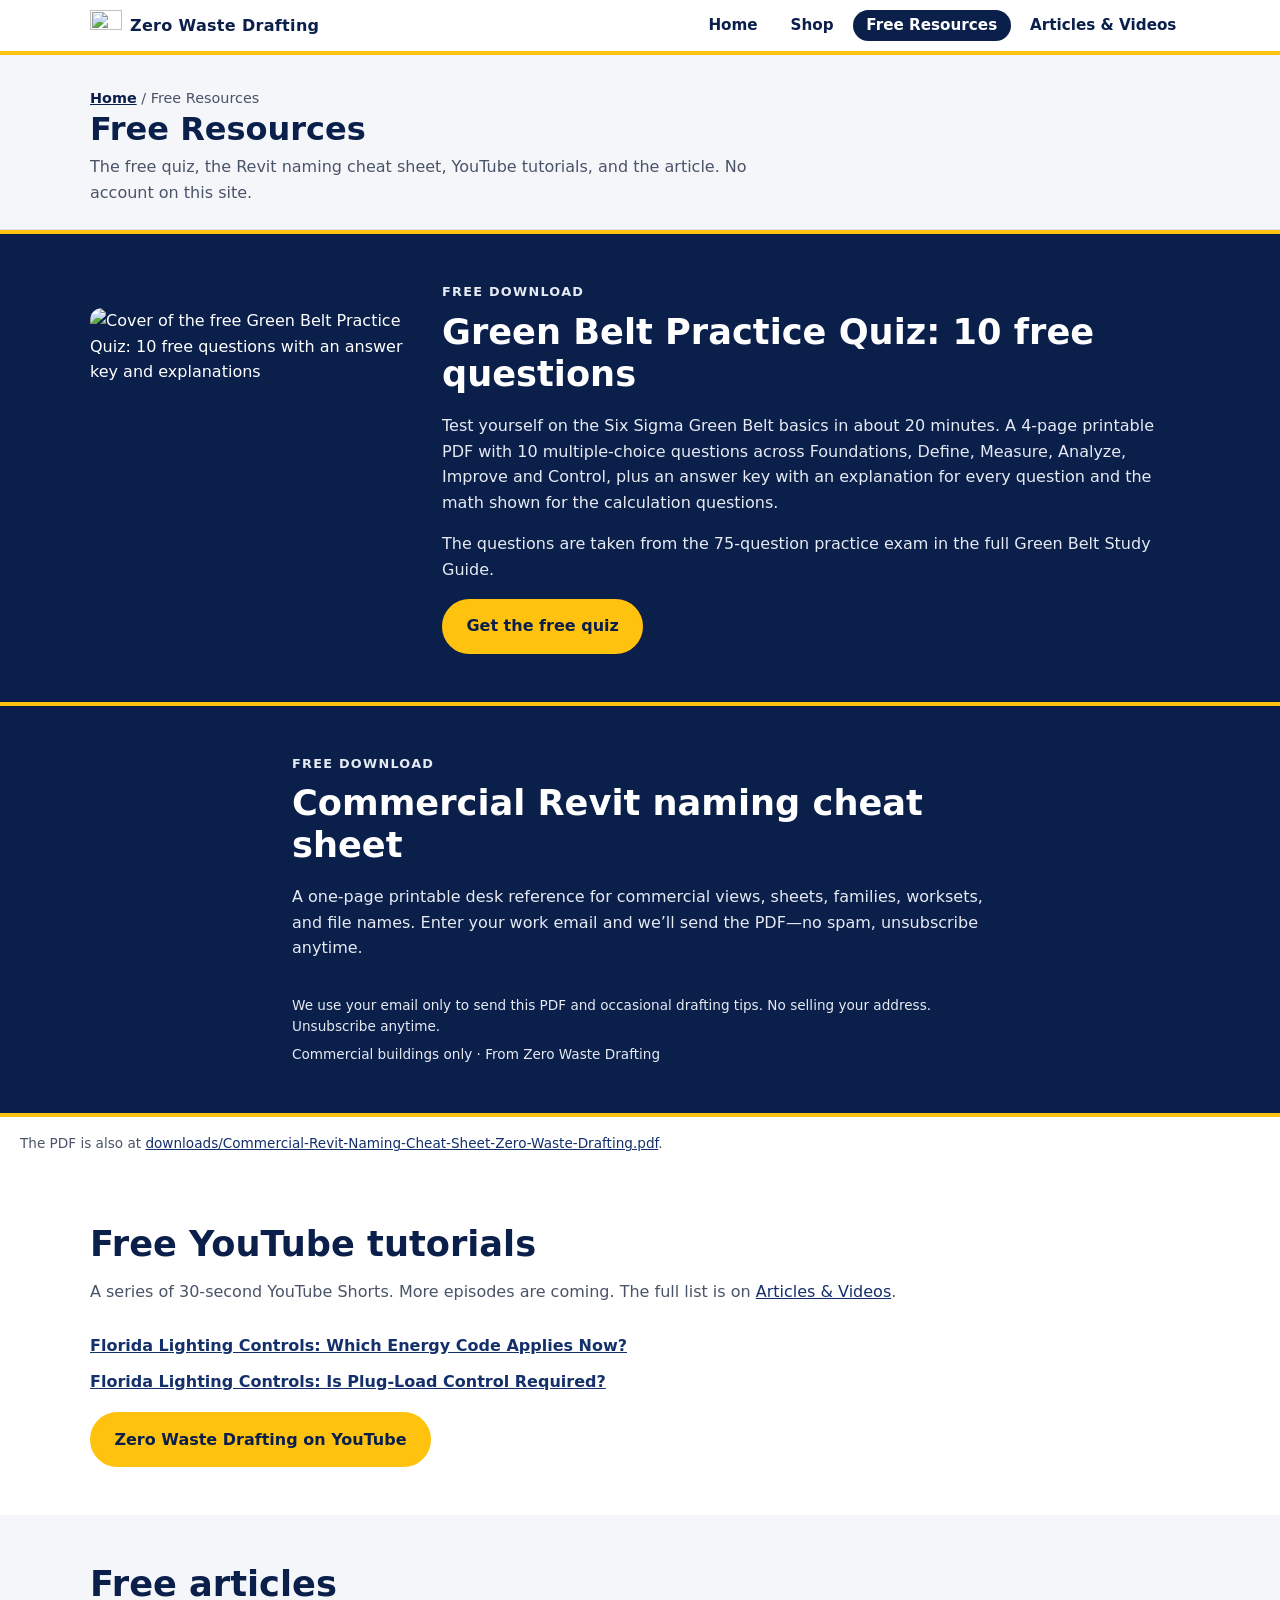
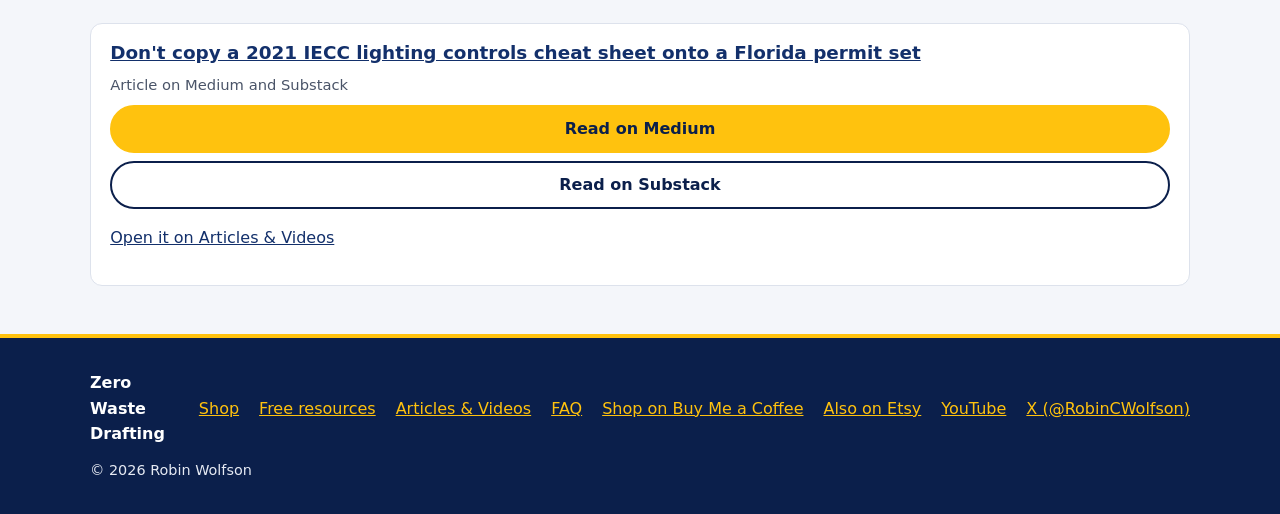
==== free.html @ ea38abd0 "Split the site into Home, Shop, Free Resources, and Articles pages. Visitors can search and filter t" ====
<!DOCTYPE html>
<html lang="en">
<head>
  <meta charset="utf-8">
  <meta name="viewport" content="width=device-width, initial-scale=1">
  <title>Free Resources | Zero Waste Drafting</title>
  <meta name="description" content="Free Green Belt practice quiz, the commercial Revit naming cheat sheet, YouTube tutorials, and articles from Zero Waste Drafting.">
  <meta name="author" content="Robin Wolfson">
  <meta name="theme-color" content="#0b1f4b">

  <meta property="og:type" content="website">
  <meta property="og:site_name" content="Zero Waste Drafting">
  <meta property="og:title" content="Free Resources | Zero Waste Drafting">
  <meta property="og:description" content="Free Green Belt practice quiz, the commercial Revit naming cheat sheet, YouTube tutorials, and articles from Zero Waste Drafting.">
  <meta property="og:image" content="https://robinwolfson.github.io/zero-waste-drafting/images/og-image.jpg">
  <meta property="og:image:width" content="1200">
  <meta property="og:image:height" content="675">
  <meta property="og:image:alt" content="Cover of The Lean Six Sigma Green Belt Study Guide by Robin Wolfson">
  <meta name="twitter:card" content="summary_large_image">
  <meta name="twitter:site" content="@RobinCWolfson">
  <meta name="twitter:title" content="Free Resources | Zero Waste Drafting">
  <meta name="twitter:description" content="Free Green Belt practice quiz, the commercial Revit naming cheat sheet, YouTube tutorials, and articles from Zero Waste Drafting.">
  <meta name="twitter:image" content="https://robinwolfson.github.io/zero-waste-drafting/images/og-image.jpg">

  <link rel="icon" href="images/favicon.svg" type="image/svg+xml">
  <link rel="icon" href="images/favicon-32.png" type="image/png" sizes="32x32">
  <link rel="apple-touch-icon" href="images/apple-touch-icon.png">
  <link rel="stylesheet" href="styles.css">
</head>
<body>
  <a class="skip-link" href="#main">Skip to content</a>

  <header class="site-header">
    <div class="container header-inner">
      <a class="brand" href="index.html">
        <img src="images/favicon.svg" alt="" width="32" height="32">
        <span>Zero Waste Drafting</span>
      </a>
      <nav aria-label="Main">
        <ul class="nav-list">
          <li><a href="index.html">Home</a></li><li><a href="shop.html">Shop</a></li><li><a href="free.html" aria-current="page">Free Resources</a></li><li><a href="learn.html">Articles & Videos</a></li>
        </ul>
      </nav>
    </div>
  </header>

  <main id="main">
    <header class="page-head">
      <div class="container">
        <p class="crumbs"><a href="index.html">Home</a> / Free Resources</p>
        <h1>Free Resources</h1>
        <p>The free quiz, the Revit naming cheat sheet, YouTube tutorials, and the article. No account on this site.</p>
      </div>
    </header>

<section class="section callout" id="free-quiz" aria-labelledby="quiz-title">
      <div class="container callout-inner">
        <img src="images/green-belt-practice-quiz-cover.jpg" width="800" height="800" loading="lazy" alt="Cover of the free Green Belt Practice Quiz: 10 free questions with an answer key and explanations">
        <div>
          <p class="eyebrow">Free download</p>
          <h2 id="quiz-title">Green Belt Practice Quiz: 10 free questions</h2>
          <p>Test yourself on the Six Sigma Green Belt basics in about 20 minutes. A 4-page printable PDF with 10 multiple-choice questions across Foundations, Define, Measure, Analyze, Improve and Control, plus an answer key with an explanation for every question and the math shown for the calculation questions.</p>
          <p>The questions are taken from the 75-question practice exam in the full Green Belt Study Guide.</p>
          <a class="btn btn-primary" href="https://buymeacoffee.com/robinwolfson/e/593113" target="_blank" rel="noopener" aria-label="Get the free Green Belt Practice Quiz on Buy Me a Coffee (opens in a new tab)">Get the free quiz</a>
        </div>
      </div>
    </section>

    
<section class="section callout" id="free-revit-sheet" aria-labelledby="revit-sheet-title">
      <div class="container callout-inner lead-callout">
        <div>
          <p class="eyebrow">Free download</p>
          <h2 id="revit-sheet-title">Commercial Revit naming cheat sheet</h2>
          <p>A one-page printable desk reference for commercial views, sheets, families, worksets, and file names. Enter your work email and we’ll send the PDF—no spam, unsubscribe anytime.</p>
          <div class="lead-form">
            <div class="ml-embedded" data-form="8TQkZA"></div>
          </div>
          <p class="note">We use your email only to send this PDF and occasional drafting tips. No selling your address. Unsubscribe anytime.</p>
          <p class="lead-micro">Commercial buildings only &middot; From Zero Waste Drafting</p>
        </div>
      </div>
    </section>

    
    <p class="container note file-note">The PDF is also at <a href="downloads/Commercial-Revit-Naming-Cheat-Sheet-Zero-Waste-Drafting.pdf">downloads/Commercial-Revit-Naming-Cheat-Sheet-Zero-Waste-Drafting.pdf</a>.</p>

    <section class="section" aria-labelledby="free-videos-title">
      <div class="container">
        <h2 id="free-videos-title">Free YouTube tutorials</h2>
        <p class="section-intro">A series of 30-second YouTube Shorts. More episodes are coming. The full list is on <a href="learn.html#videos">Articles &amp; Videos</a>.</p>
        <ol class="video-links">
          <li><a href="https://youtube.com/shorts/NH9Jx3Jh28A" target="_blank" rel="noopener">Florida Lighting Controls: Which Energy Code Applies Now?</a></li>
          <li><a href="https://youtube.com/shorts/R9B15oZF_Rk" target="_blank" rel="noopener">Florida Lighting Controls: Is Plug-Load Control Required?</a></li>
        </ol>
        <p class="shorts-actions"><a class="btn btn-primary" href="https://www.youtube.com/@ZeroWasteDrafting" target="_blank" rel="noopener" aria-label="Zero Waste Drafting on YouTube (opens in a new tab)">Zero Waste Drafting on YouTube</a></p>
      </div>
    </section>

    <section class="section section-alt" aria-labelledby="free-articles-title">
      <div class="container">
        <h2 id="free-articles-title">Free articles</h2>
        <article class="latest-card">
          <h3><a href="https://medium.com/@robinwolfson.drafting/dont-copy-a-2021-iecc-lighting-controls-cheat-sheet-onto-a-florida-permit-set-bfe1dcf85039" target="_blank" rel="noopener">Don't copy a 2021 IECC lighting controls cheat sheet onto a Florida permit set</a></h3>
          <p class="format">Article on Medium and Substack</p>
          <div class="purchase-actions">
            <a class="btn btn-primary" href="https://medium.com/@robinwolfson.drafting/dont-copy-a-2021-iecc-lighting-controls-cheat-sheet-onto-a-florida-permit-set-bfe1dcf85039" target="_blank" rel="noopener">Read on Medium</a>
            <a class="btn btn-secondary" href="https://robinwolfson.substack.com/p/dont-copy-a-2021-iecc-lighting-controls" target="_blank" rel="noopener">Read on Substack</a>
          </div>
          <p><a href="learn.html#florida-lighting-article">Open it on Articles &amp; Videos</a></p>
        </article>
      </div>
    </section>
  </main>

  <footer class="site-footer">
    <div class="container footer-inner">
      <p class="brand-footer">Zero Waste Drafting</p>
      <ul class="footer-links">
        <li><a href="shop.html">Shop</a></li>
        <li><a href="free.html">Free resources</a></li>
        <li><a href="learn.html">Articles &amp; Videos</a></li>
        <li><a href="index.html#faq">FAQ</a></li>
        <li><a href="https://buymeacoffee.com/robinwolfson" target="_blank" rel="noopener">Shop on Buy Me a Coffee</a></li>
        <li><a href="https://zerowastedrafting.etsy.com" target="_blank" rel="noopener">Also on Etsy</a></li>
        <li><a href="https://www.youtube.com/@ZeroWasteDrafting" target="_blank" rel="noopener">YouTube</a></li>
        <li><a href="https://x.com/RobinCWolfson" target="_blank" rel="noopener">X (@RobinCWolfson)</a></li>
      </ul>
      <p class="copyright">&copy; 2026 Robin Wolfson</p>
    </div>
  </footer>

  <nav class="tabbar" aria-label="Mobile">
    <a href="index.html"><svg viewBox="0 0 24 24" aria-hidden="true"><path fill="currentColor" d="M12 4.2 3.5 11h2.2V20h4.6v-5.2h3.4V20h4.6v-9h2.2L12 4.2z"/></svg><span>Home</span></a>
    <a href="shop.html"><svg viewBox="0 0 24 24" aria-hidden="true"><path fill="currentColor" d="M7 7V6a5 5 0 0 1 10 0v1h3.2v13.5H3.8V7H7zm2 0h6V6a3 3 0 0 0-6 0v1z"/></svg><span>Shop</span></a>
    <a href="free.html" aria-current="page"><svg viewBox="0 0 24 24" aria-hidden="true"><path fill="currentColor" d="M4 8.5 12 4l8 4.5v2L12 15 4 10.5v-2zm0 4.2 8 4.5 8-4.5V18L12 22.5 4 18v-5.3z"/></svg><span>Free</span></a>
    <a href="learn.html"><svg viewBox="0 0 24 24" aria-hidden="true"><path fill="currentColor" d="M6 3.5h9.2L19.5 8v12.5H6V3.5zm8.2 1.5V8h3.1l-3.1-3zm-6 6.2h8.6v1.6H8.2v-1.6zm0 3.2h8.6V16H8.2v-1.6z"/></svg><span>Articles</span></a>
  </nav>
  <script src="anchors.js" defer></script>
  <script src="analytics.js" defer data-goatcounter="https://zerowastedrafting.goatcounter.com/count"></script>
  <script>
(function(w,d,e,u,f,l,n){w[f]=w[f]||function(){(w[f].q=w[f].q||[]).push(arguments);},l=d.createElement(e),l.async=1,l.src=u,n=d.getElementsByTagName(e)[0],n.parentNode.insertBefore(l,n);})(window,document,'script','https://assets.mailerlite.com/js/universal.js','ml');
ml('account', '2771828');
  </script>
</body>
</html>
---- styles.css ----
:root {
  --navy: #0b1f4b;
  --navy-2: #13306b;
  --accent: #ffc20e;
  --accent-dark: #e0a800;
  --ink: #1b2233;
  --muted: #4a5468;
  --bg: #ffffff;
  --bg-alt: #f4f6fa;
  --line: #dde2ec;
  --radius: 12px;
  --font: system-ui, -apple-system, "Segoe UI", Roboto, "Helvetica Neue", Arial, sans-serif;
}
*, *::before, *::after { box-sizing: border-box; }
[hidden] { display: none !important; }
html { scroll-behavior: smooth; }
@media (prefers-reduced-motion: reduce) { html { scroll-behavior: auto; } }
body { margin: 0; font-family: var(--font); font-size: 1rem; line-height: 1.6; color: var(--ink); background: var(--bg); }
img { max-width: 100%; height: auto; display: block; }
a { color: var(--navy-2); overflow-wrap: anywhere; }
a:focus-visible, summary:focus-visible { outline: 3px solid var(--accent-dark); outline-offset: 3px; }
h1, h2, h3 { line-height: 1.2; margin: 0 0 .5em; color: var(--navy); }
h2 { font-size: clamp(1.6rem, 4vw, 2.2rem); }
h3 { font-size: 1.2rem; }
.container { width: 100%; max-width: 1140px; margin: 0 auto; padding: 0 1.25rem; }
.narrow { max-width: 760px; }
.sr-only { position: absolute; width: 1px; height: 1px; padding: 0; margin: -1px; overflow: hidden; clip: rect(0 0 0 0); white-space: nowrap; border: 0; }
.skip-link { position: absolute; left: -999px; top: 0; background: var(--accent); color: var(--navy); padding: .5rem 1rem; z-index: 100; font-weight: 700; }
.skip-link:focus { left: 1rem; top: 1rem; }

/* Header */
.site-header { background: #fff; border-bottom: 4px solid var(--accent); position: sticky; top: 0; z-index: 50; }
.header-inner { display: flex; flex-wrap: wrap; align-items: center; justify-content: space-between; gap: .5rem 1rem; padding-top: .6rem; padding-bottom: .6rem; }
.brand { display: flex; align-items: center; gap: .5rem; color: var(--navy); text-decoration: none; font-weight: 800; letter-spacing: .02em; }
.nav-list { list-style: none; margin: 0; padding: 0; display: flex; flex-wrap: wrap; gap: .25rem .35rem; }
.nav-list a { color: var(--navy); text-decoration: none; font-size: .95rem; font-weight: 700; padding: .4rem .85rem; border-radius: 999px; }
.nav-list a:hover { background: var(--bg-alt); color: var(--navy); }
.nav-list a[aria-current="page"] { background: var(--navy); color: #fff; }

/* Buttons */
.btn { display: inline-block; text-align: center; font-weight: 700; text-decoration: none; border-radius: 999px; padding: .8rem 1.4rem; border: 2px solid transparent; transition: background .15s, color .15s; }
.btn-primary { background: var(--accent); color: var(--navy); border-color: var(--accent); }
.btn-primary:hover { background: var(--accent-dark); border-color: var(--accent-dark); }
.btn-ghost { color: #fff; border-color: rgba(255,255,255,.7); }
.btn-ghost:hover { background: #fff; color: var(--navy); }
.btn-secondary { background: #fff; color: var(--navy); border-color: var(--navy); }
.btn-secondary:hover { background: var(--bg-alt); color: var(--navy); }
.btn-block { display: block; width: 100%; margin-top: auto; }
.purchase-actions { display: flex; flex-direction: column; gap: .5rem; margin-top: auto; }
.purchase-actions .btn { display: flex; align-items: center; justify-content: center; width: 100%; margin: 0; line-height: 1.25; padding: .75rem 1rem; text-wrap: balance; }
@container (min-width: 280px) {
  .purchase-actions { flex-direction: row; align-items: stretch; }
  .purchase-actions .btn-primary { flex: 1 1 auto; width: auto; min-width: 0; }
  .purchase-actions .btn-secondary { flex: 0 0 auto; width: auto; white-space: nowrap; }
}

/* Hero */
.hero { background: var(--navy) linear-gradient(160deg, var(--navy) 0%, var(--navy-2) 100%); color: #fff; padding: 2.5rem 0 3rem; }
.hero h1 { color: #fff; font-size: clamp(1.9rem, 6vw, 3rem); }
.hero .lead { font-size: 1.1rem; color: #e6eaf3; max-width: 38em; }
.eyebrow { text-transform: uppercase; letter-spacing: .1em; font-size: .8rem; font-weight: 700; color: var(--accent); margin: 0 0 .5rem; }
.hero-inner { display: grid; gap: 2rem; align-items: center; }
.hero-copy { max-width: 40rem; }
.hero-actions { display: flex; flex-wrap: wrap; gap: .75rem; margin-top: 1.5rem; }

/* Sections */
.section { padding: 3rem 0; }
.section-alt { background: var(--bg-alt); }
.section-intro { color: var(--muted); margin-top: -.25rem; margin-bottom: 1.75rem; }

/* Category jump links. Two columns on small screens so every label stays on screen. */
.section-nav { margin: 0 0 1.75rem; }
.section-nav ul {
  list-style: none;
  margin: 0;
  padding: 0;
  display: grid;
  grid-template-columns: 1fr 1fr;
  gap: .5rem;
}
.section-nav a {
  display: block;
  text-align: center;
  text-decoration: none;
  text-wrap: balance;
  font-weight: 700;
  font-size: .95rem;
  line-height: 1.3;
  color: var(--navy);
  background: var(--bg-alt);
  border: 1px solid var(--line);
  border-radius: 999px;
  padding: .65rem .9rem;
}
.section-nav a:hover {
  background: var(--navy);
  color: var(--accent);
  border-color: var(--navy);
}
.product-group { scroll-margin-top: 9rem; }
.product-group + .product-group {
  margin-top: 2.75rem;
  padding-top: 2.25rem;
  border-top: 1px solid var(--line);
}
.product-group h2 {
  margin-bottom: 1rem;
  padding-left: .75rem;
  border-left: 4px solid var(--accent);
}
.product-group .grid + .grid { margin-top: 1.5rem; }
#products,
#extras,
#lighting-controls { scroll-margin-top: 9rem; }
#articles,
#videos,
#articles .card { scroll-margin-top: 9rem; }

/* Cards */
.grid, .bundle-grid, .preview-grid { display: grid; gap: 1.5rem; grid-template-columns: 1fr; }
.card { position: relative; display: flex; flex-direction: column; background: #fff; border: 1px solid var(--line); border-radius: var(--radius); overflow: hidden; box-shadow: 0 2px 10px rgba(11,31,75,.06); }
.card-image {
  display: block;
  width: 100%;
  margin: 0;
  padding: 0;
  border: 0;
  background: transparent;
  cursor: zoom-in;
  overflow: hidden;
  aspect-ratio: 1 / 1;
  line-height: 0;
}
.card-image img,
.card > img { aspect-ratio: 1 / 1; object-fit: cover; width: 100%; height: 100%; transition: transform .3s ease; }
/* Print previews are full portrait sheets, so they keep their own ratio instead of the square crop used for guide covers. */
#extras .card-image img { object-fit: contain; }
#drafting-scenes-calendar .card-image,
#drafting-scenes-calendar .card-image img {
  aspect-ratio: 913 / 1400;
  background: #030b1e;
}
#revit-naming-poster .card-image,
#revit-naming-poster .card-image img,
#cad-drafting-poster .card-image,
#cad-drafting-poster .card-image img {
  aspect-ratio: 3 / 4;
  background: #081d48;
}
@media (hover: hover) and (pointer: fine) {
  .card-image:hover img,
  .card-image:focus-visible img { transform: scale(1.05); }
}
.card-image:focus-visible {
  outline: 3px solid var(--accent-dark);
  outline-offset: -3px;
}
@media (prefers-reduced-motion: reduce) {
  .card-image img { transition: none; }
  .card-image:hover img,
  .card-image:focus-visible img { transform: none; }
}
.card-title-link {
  color: inherit;
  text-decoration: none;
  text-decoration-thickness: 2px;
  text-underline-offset: .18em;
}
.card-title-link:hover,
.card-title-link:focus-visible {
  color: var(--navy-2);
  text-decoration: underline;
}
.card-body { display: flex; flex-direction: column; flex: 1; padding: 1.25rem; container-type: inline-size; }
.format { color: var(--muted); font-size: .92rem; margin: 0 0 .5rem; }
.price { font-size: 1.8rem; font-weight: 800; color: var(--navy); margin: 0 0 .5rem; }
.was { font-size: 1rem; font-weight: 500; color: var(--muted); }
.save { display: inline-block; align-self: flex-start; background: var(--navy); color: var(--accent); font-weight: 800; border-radius: 6px; padding: .15rem .6rem; margin: 0 0 .75rem; }
.features { padding-left: 1.2rem; margin: 0 0 1rem; }
.features li { margin-bottom: .4rem; }
.features li::marker { color: var(--accent-dark); }
.note { font-size: .85rem; color: var(--muted); margin: 0 0 1rem; }
.classroom-cue { margin: .9rem 0 0; text-align: center; font-weight: 700; }
.classroom-cue a { color: var(--navy); text-decoration-color: var(--accent); text-decoration-thickness: 2px; text-underline-offset: .18em; }
#classroom-license, #studio-team-license, #office-team-license, #team-license-quote { scroll-margin-top: 9rem; }
a.license-banner { color: #fff; text-decoration: none; }
.license-banner {
  aspect-ratio: 1 / 1;
  display: flex;
  flex-direction: column;
  align-items: center;
  justify-content: center;
  text-align: center;
  gap: .35rem;
  padding: 1.5rem 1.25rem;
  background: var(--navy);
  color: #fff;
  border-top: 8px solid var(--accent);
  border-bottom: 8px solid var(--accent);
}
.license-kicker {
  margin: 0;
  color: var(--accent);
  font-size: .75rem;
  font-weight: 800;
  letter-spacing: .12em;
  text-transform: uppercase;
}
.license-name {
  margin: .15rem 0 0;
  color: #fff;
  font-size: clamp(1.35rem, 3vw, 1.7rem);
  font-weight: 800;
  line-height: 1.15;
  text-wrap: balance;
}
.license-pill {
  display: inline-block;
  margin: .45rem 0 0;
  padding: .3rem .85rem;
  background: var(--accent);
  color: var(--navy);
  font-size: .85rem;
  font-weight: 800;
  letter-spacing: .04em;
  text-transform: uppercase;
  border-radius: 999px;
}
.license-includes {
  margin: .7rem 0 0;
  color: #e6eaf3;
  font-size: .92rem;
  line-height: 1.4;
  text-wrap: balance;
}
.team-quote .card-body a { overflow-wrap: break-word; }

/* Lighting Controls: Shorts shelf plus article and kit cards. */
.shorts-panel {
  background: var(--navy);
  color: #e6eaf3;
  border-radius: var(--radius);
  border-top: 4px solid var(--accent);
  border-bottom: 4px solid var(--accent);
  padding: 1.5rem 1.25rem;
  margin: 0 0 1.75rem;
}
.shorts-panel h3 { color: #fff; margin-bottom: .4rem; }
.shorts-copy p:not(.eyebrow):not(.shorts-actions) { margin: 0; max-width: 40rem; }
.shorts-actions { margin: 1.1rem 0 0; }
.shorts-layout { display: grid; gap: 1.35rem; align-items: center; }
.episode-list {
  list-style: none;
  margin: 0;
  padding: 0;
  display: flex;
  flex-wrap: wrap;
  justify-content: center;
  gap: .75rem;
}
.episode-list > li { margin: 0; display: flex; }
.episode-list a,
.episode-soon {
  display: flex;
  flex-direction: column;
  align-items: center;
  justify-content: center;
  width: 9.25rem;
  aspect-ratio: 9 / 16;
  padding: .85rem .65rem;
  border-radius: 18px;
  text-align: center;
  text-wrap: balance;
  font-weight: 800;
  line-height: 1.25;
  text-decoration: none;
}
.episode-soon {
  color: #fff;
  background: rgba(255, 255, 255, .04);
  border: 2px dashed var(--accent);
}
.episode-list a {
  color: var(--navy);
  background: #fff;
  border: 2px solid var(--accent);
}
.episode-list a:hover { background: var(--accent); color: var(--navy); }
.episode-list a:focus-visible { outline: 3px solid var(--accent); outline-offset: 3px; }
.episode-list a::before,
.episode-soon::before {
  content: "";
  width: 2.75rem;
  height: 2.75rem;
  margin-bottom: .75rem;
  flex: 0 0 auto;
  background: center / contain no-repeat url("data:image/svg+xml,%3Csvg xmlns='http://www.w3.org/2000/svg' viewBox='0 0 48 48'%3E%3Ccircle cx='24' cy='24' r='21' fill='none' stroke='%23ffc20e' stroke-width='2'/%3E%3Cpath d='M20 15.5v17l14-8.5z' fill='%23ffc20e'/%3E%3C/svg%3E");
}
.episode-list a::after {
  content: "Watch";
  margin-top: .55rem;
  font-size: .75rem;
  font-weight: 800;
  letter-spacing: .08em;
  text-transform: uppercase;
}
.lighting-disclaimer { margin: 1.25rem 0 0; max-width: 46rem; }
.card-with-note { display: flex; flex-direction: column; min-width: 0; align-self: start; }
.card-with-note > .note { margin: .75rem 0 0; }
/* Article labels are longer than "Buy for $29", so they stack instead of breaking mid-word. */
#florida-lighting-article .purchase-actions,
#ai-autocad-revit-article .purchase-actions,
#green-belt-certification-article .purchase-actions { flex-direction: column; }
#florida-lighting-article .purchase-actions .btn,
#ai-autocad-revit-article .purchase-actions .btn,
#green-belt-certification-article .purchase-actions .btn { text-wrap: nowrap; white-space: nowrap; }
/* Article buttons are longer than a price label, so they stack instead of breaking mid-word. */
.article-card .purchase-actions { flex-direction: column; }
.article-card .purchase-actions .btn { text-wrap: nowrap; white-space: nowrap; }
.related-reading { margin: 1rem 0 0; font-size: .95rem; font-weight: 700; }
.video-topic {
  margin: 2rem 0 1rem;
  padding-left: .75rem;
  border-left: 4px solid var(--accent);
  font-size: 1.35rem;
}
.video-topic:first-of-type { margin-top: .25rem; }
.video-thumb { display: block; line-height: 0; background: #081d48; }
.video-thumb img { width: 100%; aspect-ratio: 16 / 9; object-fit: cover; }
.video-actions { display: flex; flex-wrap: wrap; gap: .75rem; margin-top: 1.75rem; }
/* "Buy on Buy Me a Coffee — $12" is longer than "Buy for $12", so these store buttons stack. */
#ai-prompt-pack .purchase-actions { flex-direction: column; }

/* Preview */
.preview-grid figure { margin: 0; background: #fff; border: 1px solid var(--line); border-radius: var(--radius); overflow: hidden; }
.preview-grid figcaption { padding: .75rem 1rem; font-size: .92rem; color: var(--muted); }

/* Callout */
.callout { background: var(--navy); color: #fff; border-top: 4px solid var(--accent); border-bottom: 4px solid var(--accent); }
.callout + .callout { border-top-width: 0; }
.callout h2 { color: #fff; }
.callout p { color: #e6eaf3; }
.callout-inner { display: grid; gap: 2rem; align-items: center; }
.callout-inner img { border-radius: var(--radius); max-width: 360px; width: 100%; margin: 0 auto; }
#free-revit-sheet { scroll-margin-top: 9rem; }
.lead-callout { max-width: 46rem; }
#free-revit-sheet .note { margin-bottom: .35rem; }
#free-revit-sheet .lead-download { margin: .85rem 0 1rem; }
#free-revit-sheet .lead-or { margin: 0 0 .75rem; }
.lead-micro { font-size: .85rem; margin: 0; }
.file-note { padding-top: 1rem; padding-bottom: .25rem; }

/* MailerLite embed sits in a light panel so the field stays readable on navy */
.lead-form {
  background: #fff;
  color: var(--ink);
  border: 2px solid var(--accent);
  border-radius: var(--radius);
  padding: 1rem 1.1rem .85rem;
  margin: 1.15rem 0 .85rem;
  max-width: 32rem;
}
.lead-form p,
.lead-form label { color: var(--ink); }
.lead-form .ml-embedded { min-height: 3.25rem; }
.lead-form iframe { display: block; width: 100%; max-width: 100%; border: 0; }
.lead-form input[type="email"],
.lead-form input[type="text"] {
  width: 100%;
  font: inherit;
  color: var(--ink);
  background: #fff;
  border: 2px solid var(--navy);
  border-radius: 999px;
  padding: .75rem 1.1rem;
  margin: 0 0 .65rem;
}
.lead-form input[type="email"]:focus-visible,
.lead-form input[type="text"]:focus-visible {
  outline: 3px solid var(--accent-dark);
  outline-offset: 2px;
}
.lead-form button,
.lead-form input[type="submit"] {
  display: inline-block;
  font: inherit;
  font-weight: 700;
  text-align: center;
  cursor: pointer;
  background: var(--accent);
  color: var(--navy);
  border: 2px solid var(--accent);
  border-radius: 999px;
  padding: .8rem 1.4rem;
}
.lead-form button:hover,
.lead-form input[type="submit"]:hover,
.lead-form button:focus-visible,
.lead-form input[type="submit"]:focus-visible {
  background: var(--accent-dark);
  border-color: var(--accent-dark);
  color: var(--navy);
}
/* Form HTML is injected by MailerLite. Until that markup exists, don't show an empty panel. */
.lead-form:has(.ml-embedded:empty) {
  background: transparent;
  border-color: transparent;
  padding: 0;
  margin-top: 0;
}
.lead-form:has(.ml-embedded:empty) .ml-embedded { min-height: 0; }

/* About */
.about-links { display: flex; flex-wrap: wrap; gap: 1rem; font-weight: 700; }

/* FAQ */
details { background: #fff; border: 1px solid var(--line); border-radius: 10px; padding: .9rem 1.1rem; margin-bottom: .75rem; }
summary { cursor: pointer; font-weight: 700; color: var(--navy); }
details p { margin: .6rem 0 0; }

/* Footer */
.site-footer { background: var(--navy); color: #e6eaf3; padding: 2rem 0; border-top: 4px solid var(--accent); }
.footer-inner { display: grid; gap: .75rem; }
.brand-footer { font-weight: 800; color: #fff; margin: 0; }
.footer-links { list-style: none; padding: 0; margin: 0; display: flex; flex-wrap: wrap; gap: .5rem 1.25rem; }
.footer-links a { color: var(--accent); }
.copyright { margin: 0; font-size: .9rem; }

@media (min-width: 640px) {
  .grid, .preview-grid { grid-template-columns: repeat(2, 1fr); }
  .section-nav ul { display: flex; flex-wrap: wrap; }
  .section-nav a { display: inline-block; }
}
/* Header is a single row from here, so anchors need less clearance. */
@media (min-width: 768px) {
  .product-group,
  #products,
  #extras,
  #lighting-controls,
  #classroom-license,
  #studio-team-license,
  #office-team-license,
  #team-license-quote,
  #free-revit-sheet,
  #articles,
  #videos,
  #articles .card { scroll-margin-top: 5.5rem; }
  .shorts-layout { grid-template-columns: minmax(0, 1.5fr) auto; gap: 2rem; }
  .episode-list { justify-content: flex-end; }
}
/* At two columns the quote sits under both licenses as one row, not a giant square. */
@media (min-width: 640px) and (max-width: 959px) {
  .grid > .team-quote {
    grid-column: 1 / -1;
    flex-direction: row;
    align-items: stretch;
  }
  .team-quote .license-banner {
    aspect-ratio: auto;
    flex: 1 1 42%;
  }
  .team-quote .card-body { flex: 1 1 58%; }
}
@media (min-width: 960px) {
  .hero { padding: 4rem 0; }
  .grid { grid-template-columns: repeat(6, 1fr); }
  /* Product cards stay the same width, three per row. */
  .grid > .card { grid-column: span 2; }
  .grid > .card-with-note { grid-column: span 2; }
  .preview-grid { grid-template-columns: repeat(3, 1fr); }
  .bundle-grid { grid-template-columns: repeat(2, 1fr); }
  .callout-inner { grid-template-columns: 320px 1fr; }
  .callout-inner.lead-callout { grid-template-columns: 1fr; }
  .footer-inner { grid-template-columns: 1fr auto; align-items: center; }
  .copyright { grid-column: 1 / -1; }
}


/* Product image lightbox */
body.lightbox-open { overflow: hidden; }
.lightbox[hidden] { display: none; }
.lightbox {
  position: fixed;
  inset: 0;
  z-index: 200;
  display: flex;
  align-items: center;
  justify-content: center;
  padding: 3.5rem 1rem 1.25rem;
}
.lightbox-backdrop {
  position: absolute;
  inset: 0;
  background: rgba(11, 31, 75, .88);
}
.lightbox-panel {
  position: relative;
  z-index: 1;
  display: flex;
  flex-direction: column;
  align-items: center;
  gap: .75rem;
  max-width: 100%;
  max-height: 100%;
}
.lightbox-image {
  display: block;
  width: auto;
  height: auto;
  max-width: min(96vw, 1100px);
  max-height: calc(100vh - 6.5rem);
  object-fit: contain;
  border-radius: 8px;
  box-shadow: 0 8px 40px rgba(0, 0, 0, .35);
  background: #fff;
}
.lightbox-caption {
  margin: 0;
  color: #fff;
  text-align: center;
  font-weight: 700;
  font-size: 1.05rem;
  text-wrap: balance;
  max-width: min(96vw, 1100px);
}
.lightbox-close {
  position: fixed;
  top: .75rem;
  right: .75rem;
  z-index: 2;
  width: 2.75rem;
  height: 2.75rem;
  padding: 0;
  border: 0;
  border-radius: 999px;
  background: #fff;
  color: var(--navy);
  font-size: 1.8rem;
  line-height: 1;
  cursor: pointer;
  display: flex;
  align-items: center;
  justify-content: center;
}
.lightbox-close:hover { background: var(--accent); }
.lightbox-close:focus-visible {
  outline: 3px solid var(--accent);
  outline-offset: 3px;
}
@media (prefers-reduced-motion: reduce) {
  .lightbox-image { box-shadow: none; }
}

/* Option C: multi-page nav, shop tools, home bands */
.page-head { background: var(--bg-alt); padding: 2rem 0 1.5rem; border-bottom: 1px solid var(--line); }
.page-head h1 { margin-bottom: .35rem; }
.page-head p { margin: 0; color: var(--muted); max-width: 42rem; }
.crumbs { color: var(--muted); font-size: .9rem; margin: 0 0 .45rem; }
.crumbs a { color: var(--navy); font-weight: 700; }

.hero-inner { align-items: center; }
.hero-collage { display: none; }
.hero-collage img { width: 100%; height: 100%; object-fit: cover; border-radius: 10px; border: 3px solid var(--accent); aspect-ratio: 1 / 1; }

.start-free { background: var(--accent); color: var(--navy); padding: 1.35rem 0 1.5rem; }
.start-free h2, .start-free .eyebrow { color: var(--navy); }
.start-free p { margin: 0; max-width: 40rem; }
.start-free-grid { list-style: none; margin: 1rem 0 0; padding: 0; display: grid; gap: .75rem; }
.start-free-grid a {
  display: flex; flex-direction: column; justify-content: center; gap: .2rem;
  background: #fff; color: var(--navy); text-decoration: none; font-weight: 800;
  border-radius: 12px; padding: .85rem 1rem; min-height: 44px;
  border: 2px solid transparent;
}
.start-free-grid a span { font-weight: 500; color: var(--ink); }
.start-free-grid a:hover { border-color: var(--navy); }
.start-free-grid a:focus-visible { outline: 3px solid var(--navy); outline-offset: 3px; }

.topic-grid { display: grid; gap: 1rem; }
.topic-tile {
  display: flex; flex-direction: column; gap: .35rem;
  background: #fff; color: inherit; text-decoration: none;
  border: 1px solid var(--line); border-radius: var(--radius); padding: 1.1rem 1.15rem; min-height: 100%;
}
.topic-tile:hover { border-color: var(--navy); box-shadow: 0 8px 24px rgba(11, 31, 75, .12); }
.topic-tile:focus-visible { outline: 3px solid var(--accent-dark); outline-offset: 3px; }
.topic-kicker { margin: 0; color: var(--navy-2); font-size: .78rem; font-weight: 800; letter-spacing: .06em; text-transform: uppercase; }
.topic-tile h3 { margin: 0; }
.topic-tile p { margin: 0; color: var(--muted); }
.topic-go { margin-top: auto; font-weight: 800; color: var(--navy); }

.section-heading { display: flex; flex-wrap: wrap; justify-content: space-between; align-items: end; gap: .75rem; }
.section-heading .section-intro { margin-bottom: 0; }
.feature-card .price { font-size: 1.4rem; }
.feature-card > a { display: block; line-height: 0; }
.feature-card > a img { width: 100%; aspect-ratio: 1 / 1; object-fit: cover; }
#products.section { padding-top: 1.25rem; }
.free-flag {
  display: inline-block; align-self: flex-start; margin: 0 0 .5rem;
  background: var(--accent); color: var(--navy); font-weight: 800; font-size: .78rem;
  letter-spacing: .06em; text-transform: uppercase; border-radius: 999px; padding: .15rem .6rem;
}

.latest-grid { display: grid; gap: 1.25rem; }
.latest-card { background: #fff; border: 1px solid var(--line); border-radius: var(--radius); padding: 1.15rem 1.2rem; }
.latest-card h3 { font-size: 1.15rem; }
.video-links { list-style: none; margin: 0; padding: 0; display: grid; gap: .65rem; }
.video-links a { font-weight: 700; }

.shop-tools { display: grid; gap: .9rem; margin: 0 0 1.5rem; }
.shop-search label, .shop-sort label { display: block; font-weight: 800; color: var(--navy); margin-bottom: .35rem; }
.shop-search input, .shop-sort select {
  width: 100%; min-height: 48px; font: inherit; color: var(--ink); background: #fff;
  border: 2px solid var(--navy); border-radius: 12px; padding: .55rem .9rem;
}
.shop-search input:focus-visible, .shop-sort select:focus-visible, .chip:focus-visible {
  outline: 3px solid var(--accent-dark); outline-offset: 2px;
}
.chips { display: flex; flex-wrap: wrap; gap: .5rem; margin: 0; padding: 0; flex: 1 1 20rem; }
.chip {
  font: inherit; font-weight: 700; color: var(--navy); background: #fff;
  border: 2px solid var(--navy); border-radius: 999px; min-height: 44px; padding: .4rem .9rem; cursor: pointer;
}
.chip[aria-checked="true"] { background: var(--navy); color: #fff; }
.shop-sort { flex: 0 0 15rem; max-width: 16rem; }
.shop-status { margin: .35rem 0 0; color: var(--muted); font-weight: 700; }
.shop-empty { margin: 0 0 1rem; font-weight: 700; color: var(--navy); }
#shop-sorted { margin-bottom: 1.5rem; }
.shop-crosslink { margin-top: 0; }

.tabbar {
  display: none; position: fixed; left: 0; right: 0; bottom: 0; z-index: 60;
  background: #fff; border-top: 1px solid var(--line);
  justify-content: space-around; gap: .25rem;
  padding: .35rem .5rem calc(.45rem + env(safe-area-inset-bottom));
}
.tabbar a {
  flex: 1 1 0; display: flex; flex-direction: column; align-items: center; justify-content: center; gap: .15rem;
  min-height: 48px; min-width: 64px; text-decoration: none; color: var(--muted); font-size: .75rem; font-weight: 800;
  border-radius: 10px;
}
.tabbar a[aria-current="page"] { color: var(--navy); background: var(--bg-alt); }
.tabbar svg { width: 22px; height: 22px; display: block; }
.tabbar a:focus-visible { outline: 3px solid var(--accent-dark); outline-offset: 2px; }

@media (max-width: 799px) {
  .nav-list { display: none; }
  .tabbar { display: flex; }
  body { padding-bottom: 5rem; }
}
.shop-filters { display: flex; flex-wrap: wrap; gap: .75rem 1.25rem; align-items: flex-end; justify-content: space-between; }
#articles .grid { grid-template-columns: minmax(0, 28rem); }
#articles .grid > .card { grid-column: auto; }
@media (min-width: 700px) {
  .start-free-grid { grid-template-columns: 1fr 1fr; }
  .topic-grid { grid-template-columns: 1fr 1fr; }
  .latest-grid { grid-template-columns: 1fr 1fr; }
}
@media (min-width: 960px) {
  .hero-inner { grid-template-columns: 1.15fr .85fr; }
  .hero-collage { display: grid; grid-template-columns: 1fr 1fr; gap: .75rem; }
  .start-free-grid { grid-template-columns: repeat(4, 1fr); }
  .topic-grid { grid-template-columns: repeat(3, 1fr); }
}
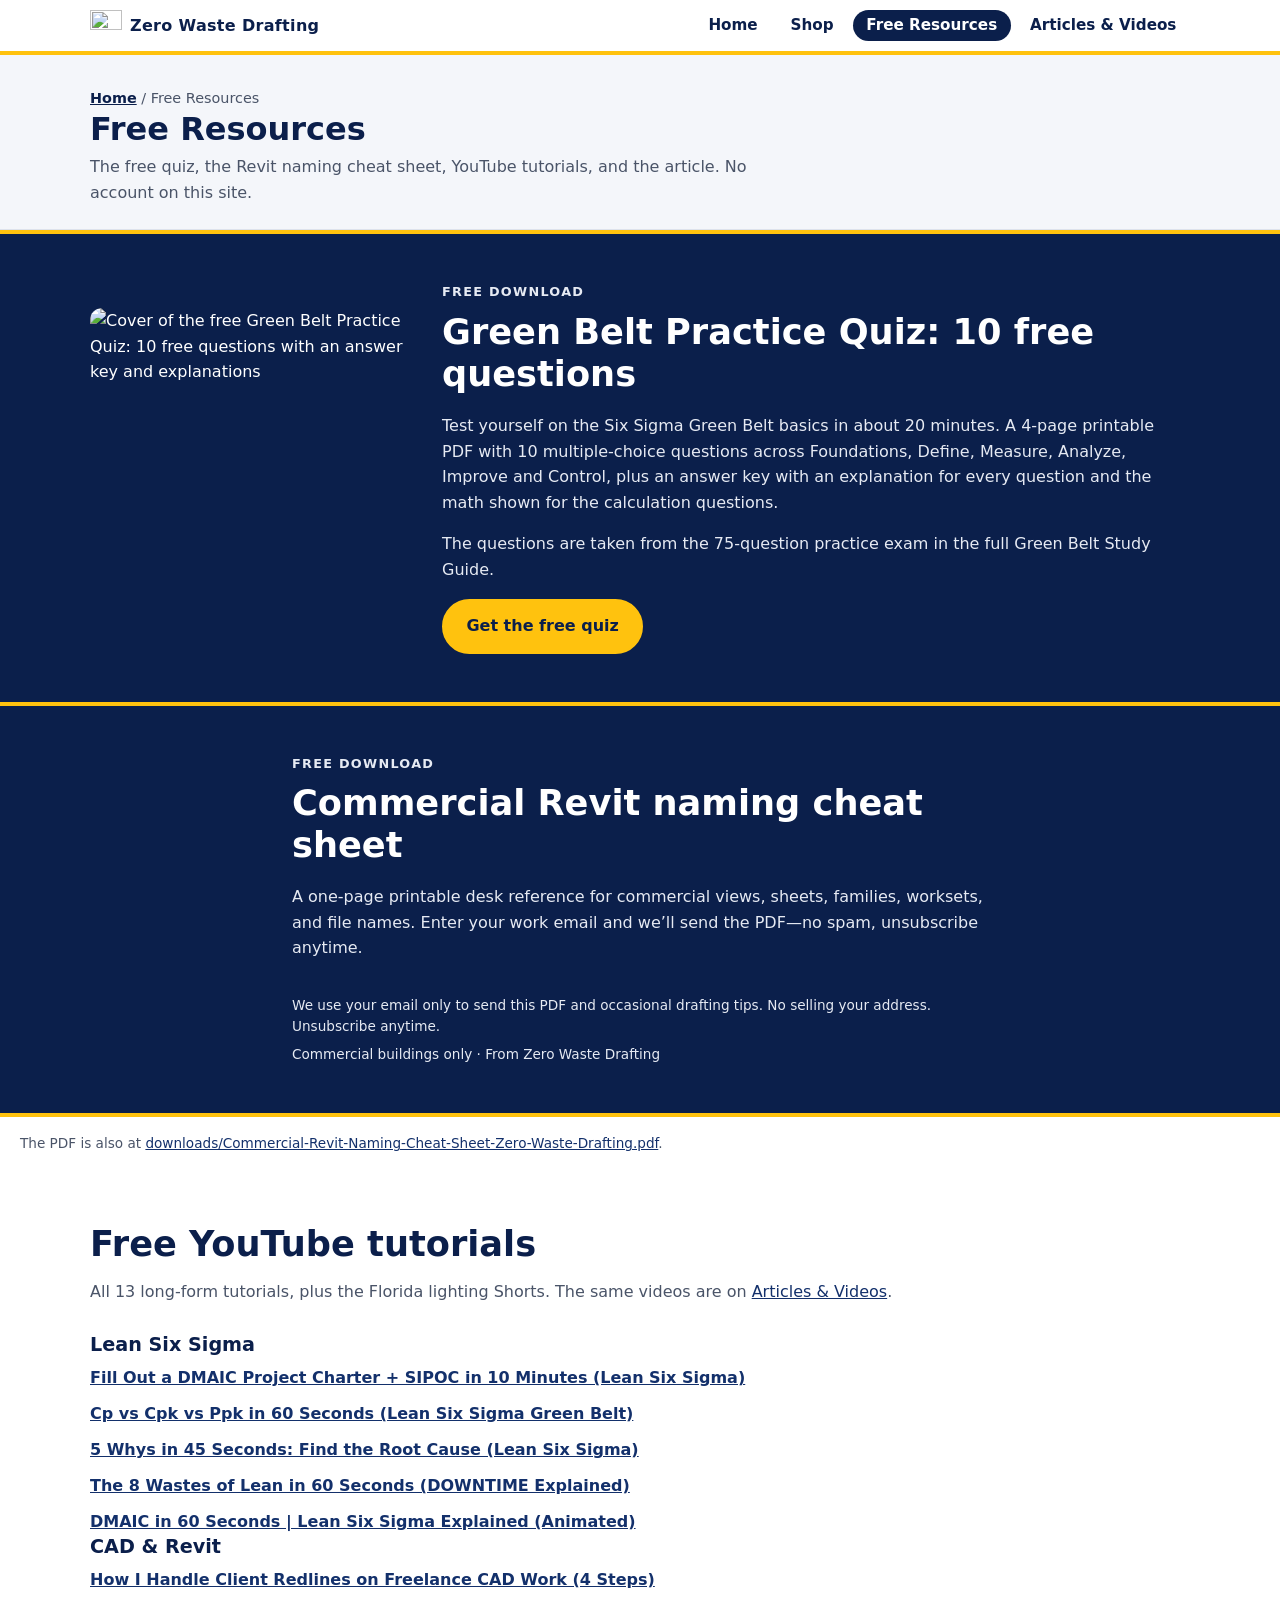
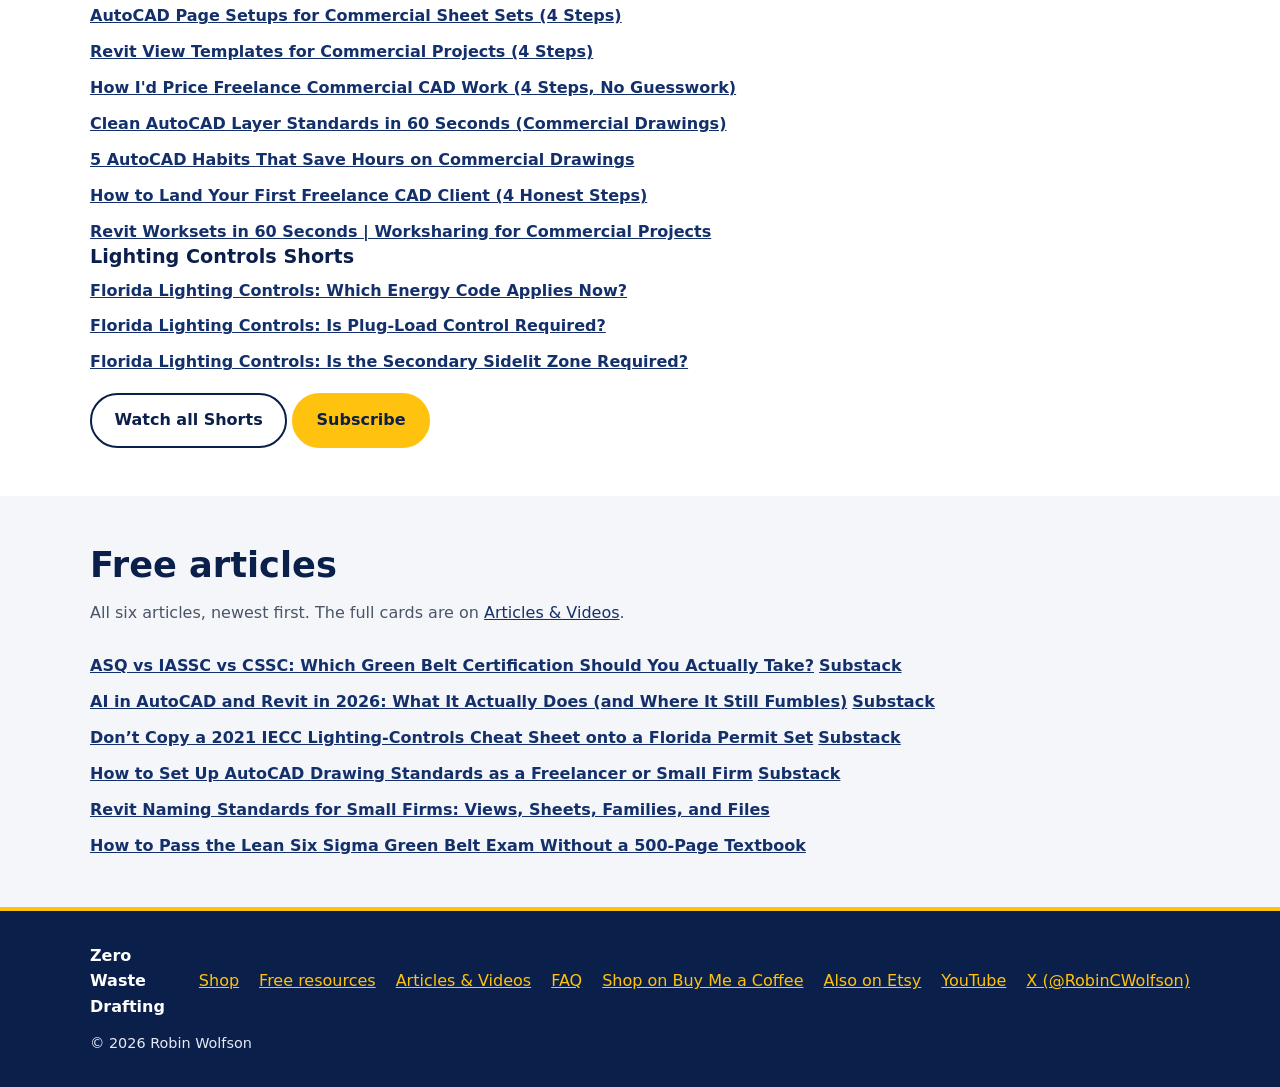
==== commit 218099be: "Restore the six articles, 13 tutorials, and third Short from main. Learn, Free, and Home now use the" ====
--- a/free.html
+++ b/free.html
@@ -85,30 +85,54 @@
     
     <p class="container note file-note">The PDF is also at <a href="downloads/Commercial-Revit-Naming-Cheat-Sheet-Zero-Waste-Drafting.pdf">downloads/Commercial-Revit-Naming-Cheat-Sheet-Zero-Waste-Drafting.pdf</a>.</p>
 
-    <section class="section" aria-labelledby="free-videos-title">
+    <section class="section" id="free-videos" aria-labelledby="free-videos-title">
       <div class="container">
         <h2 id="free-videos-title">Free YouTube tutorials</h2>
-        <p class="section-intro">A series of 30-second YouTube Shorts. More episodes are coming. The full list is on <a href="learn.html#videos">Articles &amp; Videos</a>.</p>
+        <p class="section-intro">All 13 long-form tutorials, plus the Florida lighting Shorts. The same videos are on <a href="learn.html#videos">Articles &amp; Videos</a>.</p>
+        <h3>Lean Six Sigma</h3>
         <ol class="video-links">
-          <li><a href="https://youtube.com/shorts/NH9Jx3Jh28A" target="_blank" rel="noopener">Florida Lighting Controls: Which Energy Code Applies Now?</a></li>
-          <li><a href="https://youtube.com/shorts/R9B15oZF_Rk" target="_blank" rel="noopener">Florida Lighting Controls: Is Plug-Load Control Required?</a></li>
+            <li><a href="https://www.youtube.com/watch?v=_gbqWsdQsKs" target="_blank" rel="noopener">Fill Out a DMAIC Project Charter + SIPOC in 10 Minutes (Lean Six Sigma)</a></li>
+            <li><a href="https://www.youtube.com/watch?v=SZTEeWy7mQg" target="_blank" rel="noopener">Cp vs Cpk vs Ppk in 60 Seconds (Lean Six Sigma Green Belt)</a></li>
+            <li><a href="https://www.youtube.com/watch?v=-il07SqjbUs" target="_blank" rel="noopener">5 Whys in 45 Seconds: Find the Root Cause (Lean Six Sigma)</a></li>
+            <li><a href="https://www.youtube.com/watch?v=cKwAS7rdQgo" target="_blank" rel="noopener">The 8 Wastes of Lean in 60 Seconds (DOWNTIME Explained)</a></li>
+            <li><a href="https://www.youtube.com/watch?v=Cwk2REDGxJk" target="_blank" rel="noopener">DMAIC in 60 Seconds | Lean Six Sigma Explained (Animated)</a></li>
         </ol>
-        <p class="shorts-actions"><a class="btn btn-primary" href="https://www.youtube.com/@ZeroWasteDrafting" target="_blank" rel="noopener" aria-label="Zero Waste Drafting on YouTube (opens in a new tab)">Zero Waste Drafting on YouTube</a></p>
+        <h3>CAD &amp; Revit</h3>
+        <ol class="video-links">
+            <li><a href="https://www.youtube.com/watch?v=prBmRY3U4S0" target="_blank" rel="noopener">How I Handle Client Redlines on Freelance CAD Work (4 Steps)</a></li>
+            <li><a href="https://www.youtube.com/watch?v=yW8NzI9pf68" target="_blank" rel="noopener">AutoCAD Page Setups for Commercial Sheet Sets (4 Steps)</a></li>
+            <li><a href="https://www.youtube.com/watch?v=noAW4EDjARg" target="_blank" rel="noopener">Revit View Templates for Commercial Projects (4 Steps)</a></li>
+            <li><a href="https://www.youtube.com/watch?v=I3tNTx1TU2Y" target="_blank" rel="noopener">How I'd Price Freelance Commercial CAD Work (4 Steps, No Guesswork)</a></li>
+            <li><a href="https://www.youtube.com/watch?v=cD8n8tNSbCY" target="_blank" rel="noopener">Clean AutoCAD Layer Standards in 60 Seconds (Commercial Drawings)</a></li>
+            <li><a href="https://www.youtube.com/watch?v=KCSBgGuxyEg" target="_blank" rel="noopener">5 AutoCAD Habits That Save Hours on Commercial Drawings</a></li>
+            <li><a href="https://www.youtube.com/watch?v=yJJRLVAYKHA" target="_blank" rel="noopener">How to Land Your First Freelance CAD Client (4 Honest Steps)</a></li>
+            <li><a href="https://www.youtube.com/watch?v=QLCF0EfdhRA" target="_blank" rel="noopener">Revit Worksets in 60 Seconds | Worksharing for Commercial Projects</a></li>
+        </ol>
+        <h3>Lighting Controls Shorts</h3>
+        <ol class="video-links">
+            <li><a href="https://youtube.com/shorts/NH9Jx3Jh28A" target="_blank" rel="noopener">Florida Lighting Controls: Which Energy Code Applies Now?</a></li>
+            <li><a href="https://youtube.com/shorts/R9B15oZF_Rk" target="_blank" rel="noopener">Florida Lighting Controls: Is Plug-Load Control Required?</a></li>
+            <li><a href="https://youtube.com/shorts/ZFQOWlmhil4" target="_blank" rel="noopener">Florida Lighting Controls: Is the Secondary Sidelit Zone Required?</a></li>
+        </ol>
+        <p class="shorts-actions">
+          <a class="btn btn-secondary" href="https://www.youtube.com/@ZeroWasteDrafting/shorts" target="_blank" rel="noopener">Watch all Shorts</a>
+          <a class="btn btn-primary" href="https://www.youtube.com/@ZeroWasteDrafting" target="_blank" rel="noopener">Subscribe</a>
+        </p>
       </div>
     </section>
 
-    <section class="section section-alt" aria-labelledby="free-articles-title">
+    <section class="section section-alt" id="free-articles" aria-labelledby="free-articles-title">
       <div class="container">
         <h2 id="free-articles-title">Free articles</h2>
-        <article class="latest-card">
-          <h3><a href="https://medium.com/@robinwolfson.drafting/dont-copy-a-2021-iecc-lighting-controls-cheat-sheet-onto-a-florida-permit-set-bfe1dcf85039" target="_blank" rel="noopener">Don't copy a 2021 IECC lighting controls cheat sheet onto a Florida permit set</a></h3>
-          <p class="format">Article on Medium and Substack</p>
-          <div class="purchase-actions">
-            <a class="btn btn-primary" href="https://medium.com/@robinwolfson.drafting/dont-copy-a-2021-iecc-lighting-controls-cheat-sheet-onto-a-florida-permit-set-bfe1dcf85039" target="_blank" rel="noopener">Read on Medium</a>
-            <a class="btn btn-secondary" href="https://robinwolfson.substack.com/p/dont-copy-a-2021-iecc-lighting-controls" target="_blank" rel="noopener">Read on Substack</a>
-          </div>
-          <p><a href="learn.html#florida-lighting-article">Open it on Articles &amp; Videos</a></p>
-        </article>
+        <p class="section-intro">All six articles, newest first. The full cards are on <a href="learn.html#articles">Articles &amp; Videos</a>.</p>
+        <ol class="video-links">
+            <li><a href="https://medium.com/@robinwolfson.drafting/asq-vs-iassc-vs-cssc-which-green-belt-certification-should-you-actually-take-8d0041754f11" target="_blank" rel="noopener">ASQ vs IASSC vs CSSC: Which Green Belt Certification Should You Actually Take?</a> <a href="https://robinwolfson.substack.com/p/asq-vs-iassc-vs-cssc-which-green" target="_blank" rel="noopener">Substack</a></li>
+            <li><a href="https://medium.com/@robinwolfson.drafting/ai-in-autocad-and-revit-in-2026-what-it-actually-does-for-drafters-c3c1e17707ad" target="_blank" rel="noopener">AI in AutoCAD and Revit in 2026: What It Actually Does (and Where It Still Fumbles)</a> <a href="https://robinwolfson.substack.com/p/ai-in-autocad-and-revit-in-2026-what" target="_blank" rel="noopener">Substack</a></li>
+            <li><a href="https://medium.com/@robinwolfson.drafting/dont-copy-a-2021-iecc-lighting-controls-cheat-sheet-onto-a-florida-permit-set-bfe1dcf85039" target="_blank" rel="noopener">Don’t Copy a 2021 IECC Lighting-Controls Cheat Sheet onto a Florida Permit Set</a> <a href="https://robinwolfson.substack.com/p/dont-copy-a-2021-iecc-lighting-controls" target="_blank" rel="noopener">Substack</a></li>
+            <li><a href="https://medium.com/@robinwolfson.drafting/how-to-set-up-autocad-drawing-standards-as-a-freelancer-or-small-firm-2e800366d722" target="_blank" rel="noopener">How to Set Up AutoCAD Drawing Standards as a Freelancer or Small Firm</a> <a href="https://robinwolfson.substack.com/p/how-to-set-up-autocad-drawing-standards" target="_blank" rel="noopener">Substack</a></li>
+            <li><a href="https://medium.com/@robinwolfson.drafting/revit-naming-standards-for-small-firms-views-sheets-families-and-files-f4ad03afa216" target="_blank" rel="noopener">Revit Naming Standards for Small Firms: Views, Sheets, Families, and Files</a></li>
+            <li><a href="https://medium.com/@robinwolfson.drafting/how-to-pass-the-lean-six-sigma-green-belt-exam-without-a-500-page-textbook-7b997f7facf3" target="_blank" rel="noopener">How to Pass the Lean Six Sigma Green Belt Exam Without a 500-Page Textbook</a></li>
+        </ol>
       </div>
     </section>
   </main>
--- a/styles.css
+++ b/styles.css
@@ -314,7 +314,6 @@
 #florida-lighting-article .purchase-actions .btn,
 #ai-autocad-revit-article .purchase-actions .btn,
 #green-belt-certification-article .purchase-actions .btn { text-wrap: nowrap; white-space: nowrap; }
-/* Article buttons are longer than a price label, so they stack instead of breaking mid-word. */
 .article-card .purchase-actions { flex-direction: column; }
 .article-card .purchase-actions .btn { text-wrap: nowrap; white-space: nowrap; }
 .related-reading { margin: 1rem 0 0; font-size: .95rem; font-weight: 700; }
@@ -649,8 +648,6 @@
   body { padding-bottom: 5rem; }
 }
 .shop-filters { display: flex; flex-wrap: wrap; gap: .75rem 1.25rem; align-items: flex-end; justify-content: space-between; }
-#articles .grid { grid-template-columns: minmax(0, 28rem); }
-#articles .grid > .card { grid-column: auto; }
 @media (min-width: 700px) {
   .start-free-grid { grid-template-columns: 1fr 1fr; }
   .topic-grid { grid-template-columns: 1fr 1fr; }
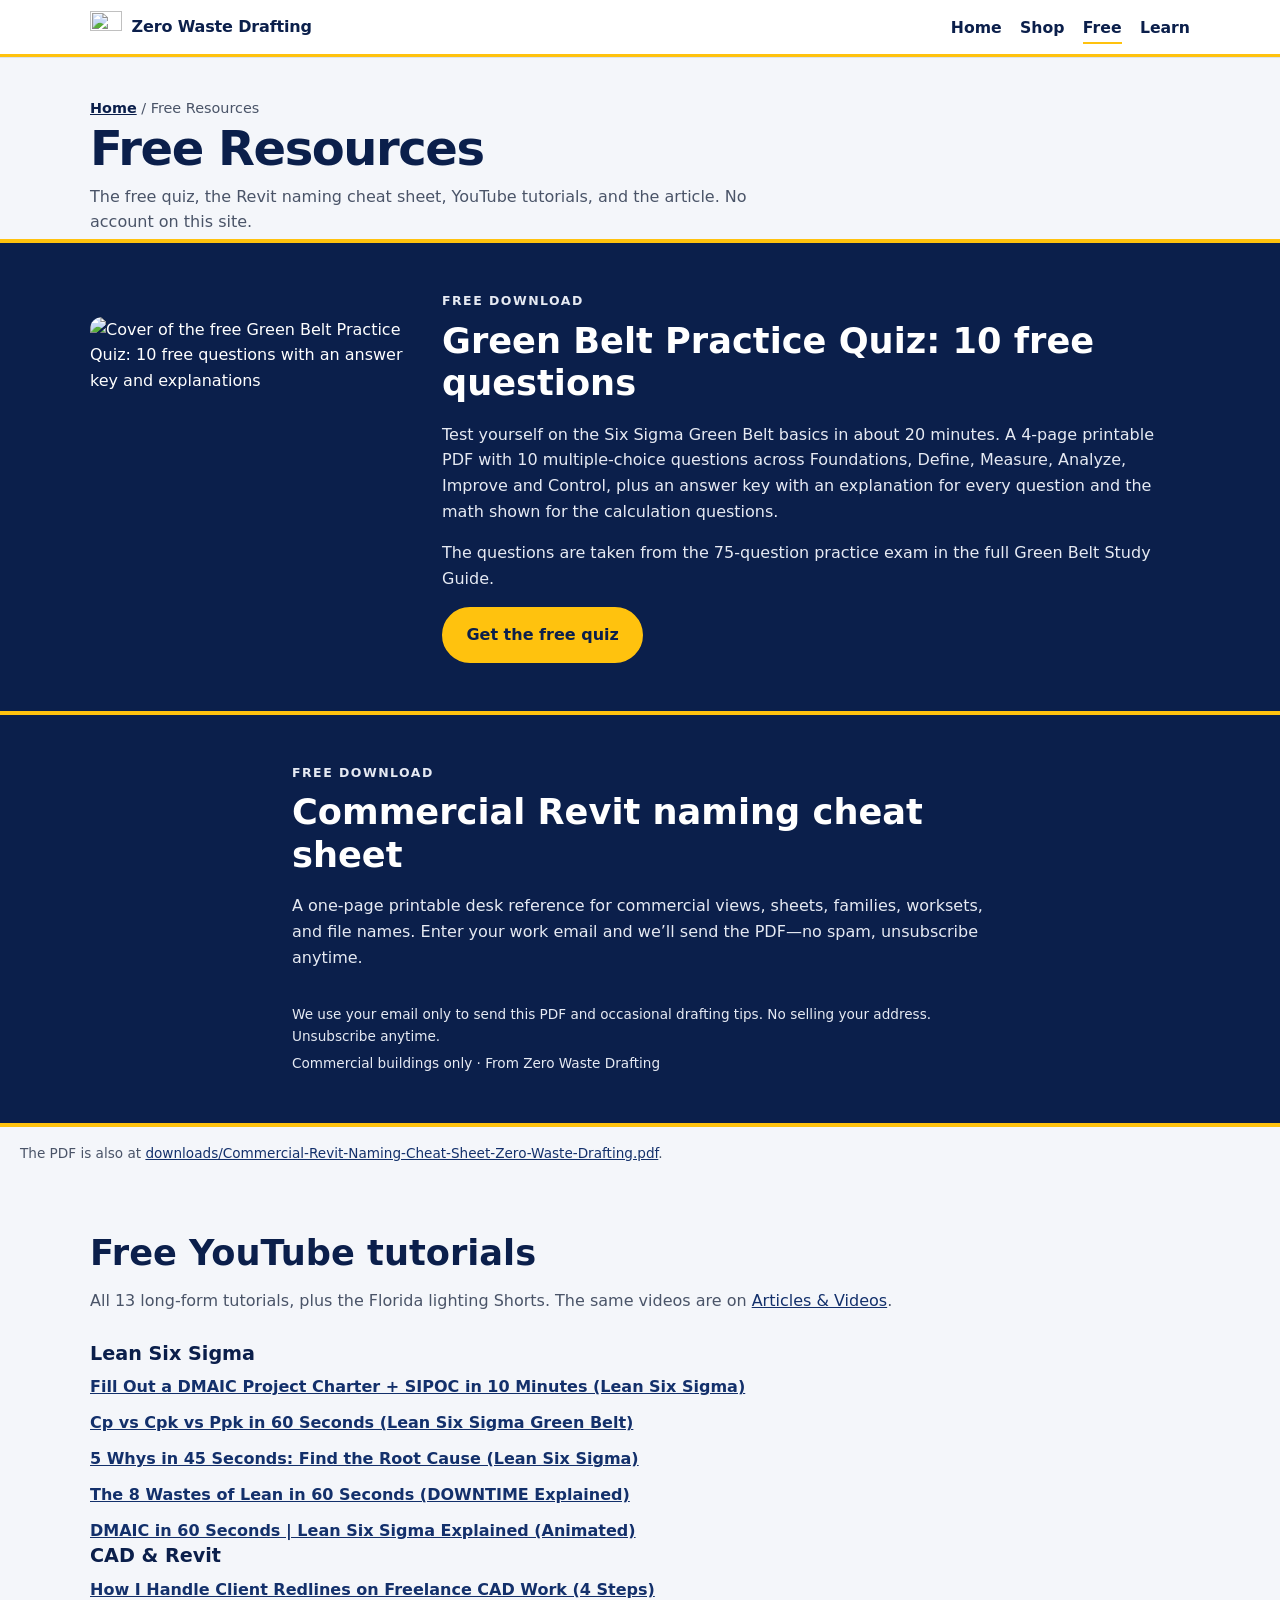
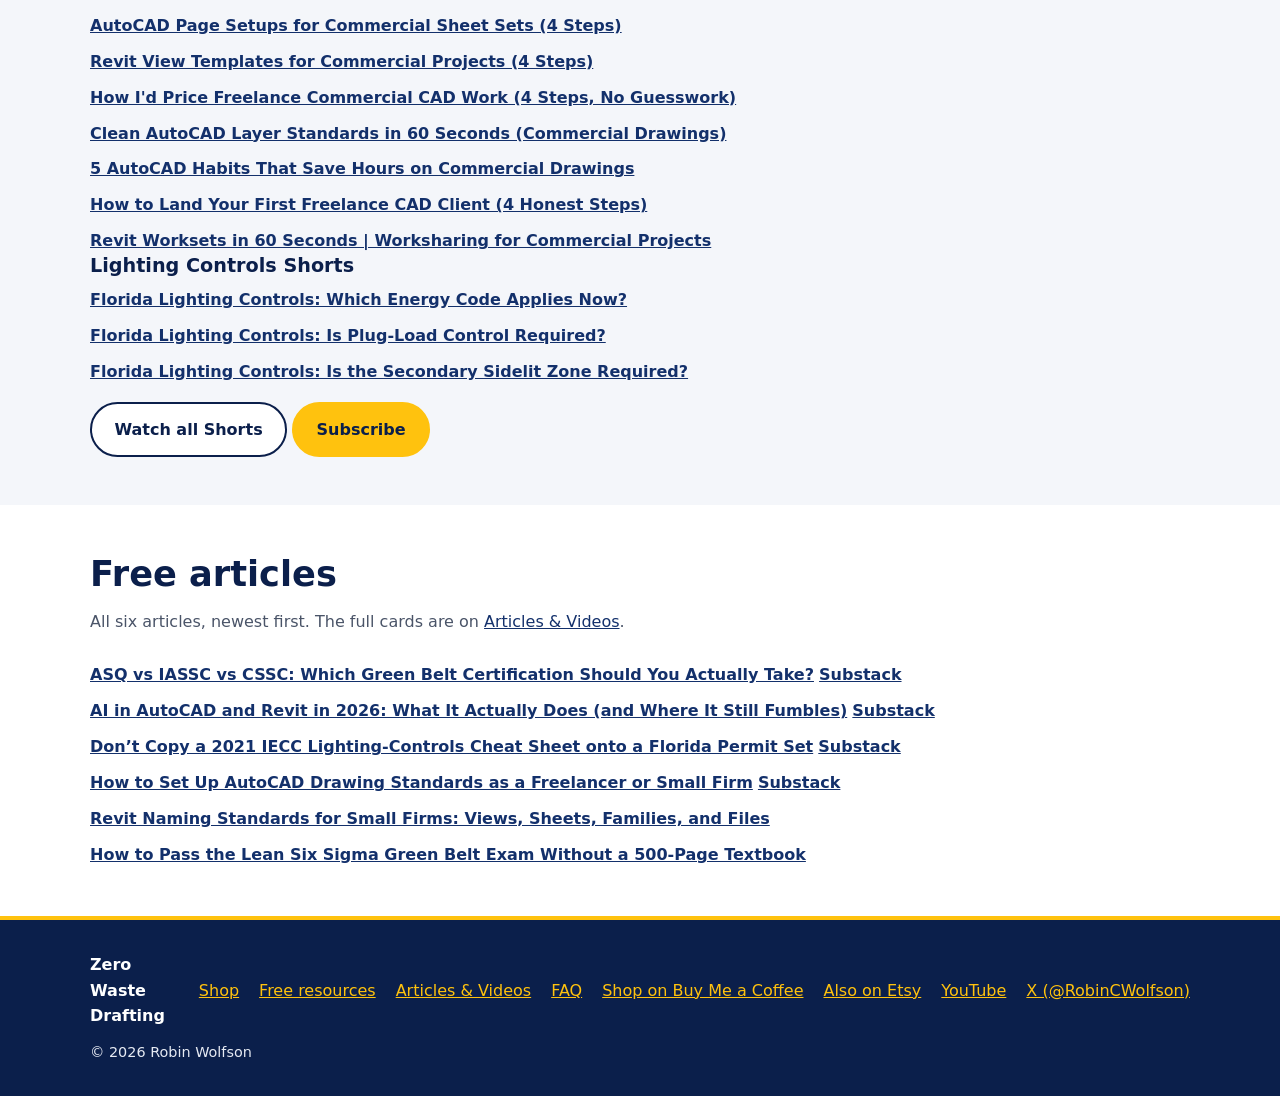
==== commit 4a2a7aee: "Give the site a cleaner layout with a Robin Wolfson hero and topic groups. The catalog stays the sam" ====
--- a/free.html
+++ b/free.html
@@ -38,7 +38,10 @@
       </a>
       <nav aria-label="Main">
         <ul class="nav-list">
-          <li><a href="index.html">Home</a></li><li><a href="shop.html">Shop</a></li><li><a href="free.html" aria-current="page">Free Resources</a></li><li><a href="learn.html">Articles & Videos</a></li>
+          <li><a href="index.html">Home</a></li>
+          <li><a href="shop.html">Shop</a></li>
+          <li><a href="free.html" aria-current="page">Free</a></li>
+          <li><a href="learn.html">Learn</a></li>
         </ul>
       </nav>
     </div>
@@ -158,7 +161,7 @@
     <a href="index.html"><svg viewBox="0 0 24 24" aria-hidden="true"><path fill="currentColor" d="M12 4.2 3.5 11h2.2V20h4.6v-5.2h3.4V20h4.6v-9h2.2L12 4.2z"/></svg><span>Home</span></a>
     <a href="shop.html"><svg viewBox="0 0 24 24" aria-hidden="true"><path fill="currentColor" d="M7 7V6a5 5 0 0 1 10 0v1h3.2v13.5H3.8V7H7zm2 0h6V6a3 3 0 0 0-6 0v1z"/></svg><span>Shop</span></a>
     <a href="free.html" aria-current="page"><svg viewBox="0 0 24 24" aria-hidden="true"><path fill="currentColor" d="M4 8.5 12 4l8 4.5v2L12 15 4 10.5v-2zm0 4.2 8 4.5 8-4.5V18L12 22.5 4 18v-5.3z"/></svg><span>Free</span></a>
-    <a href="learn.html"><svg viewBox="0 0 24 24" aria-hidden="true"><path fill="currentColor" d="M6 3.5h9.2L19.5 8v12.5H6V3.5zm8.2 1.5V8h3.1l-3.1-3zm-6 6.2h8.6v1.6H8.2v-1.6zm0 3.2h8.6V16H8.2v-1.6z"/></svg><span>Articles</span></a>
+    <a href="learn.html"><svg viewBox="0 0 24 24" aria-hidden="true"><path fill="currentColor" d="M6 3.5h9.2L19.5 8v12.5H6V3.5zm8.2 1.5V8h3.1l-3.1-3zm-6 6.2h8.6v1.6H8.2v-1.6zm0 3.2h8.6V16H8.2v-1.6z"/></svg><span>Learn</span></a>
   </nav>
   <script src="anchors.js" defer></script>
   <script src="analytics.js" defer data-goatcounter="https://zerowastedrafting.goatcounter.com/count"></script>
--- a/styles.css
+++ b/styles.css
@@ -15,7 +15,7 @@
 [hidden] { display: none !important; }
 html { scroll-behavior: smooth; }
 @media (prefers-reduced-motion: reduce) { html { scroll-behavior: auto; } }
-body { margin: 0; font-family: var(--font); font-size: 1rem; line-height: 1.6; color: var(--ink); background: var(--bg); }
+body { margin: 0; font-family: var(--font); font-size: 1rem; line-height: 1.6; color: var(--ink); background: #f4f6fa; }
 img { max-width: 100%; height: auto; display: block; }
 a { color: var(--navy-2); overflow-wrap: anywhere; }
 a:focus-visible, summary:focus-visible { outline: 3px solid var(--accent-dark); outline-offset: 3px; }
@@ -28,14 +28,15 @@
 .skip-link { position: absolute; left: -999px; top: 0; background: var(--accent); color: var(--navy); padding: .5rem 1rem; z-index: 100; font-weight: 700; }
 .skip-link:focus { left: 1rem; top: 1rem; }
 
-/* Header */
-.site-header { background: #fff; border-bottom: 4px solid var(--accent); position: sticky; top: 0; z-index: 50; }
-.header-inner { display: flex; flex-wrap: wrap; align-items: center; justify-content: space-between; gap: .5rem 1rem; padding-top: .6rem; padding-bottom: .6rem; }
-.brand { display: flex; align-items: center; gap: .5rem; color: var(--navy); text-decoration: none; font-weight: 800; letter-spacing: .02em; }
-.nav-list { list-style: none; margin: 0; padding: 0; display: flex; flex-wrap: wrap; gap: .25rem .35rem; }
-.nav-list a { color: var(--navy); text-decoration: none; font-size: .95rem; font-weight: 700; padding: .4rem .85rem; border-radius: 999px; }
-.nav-list a:hover { background: var(--bg-alt); color: var(--navy); }
-.nav-list a[aria-current="page"] { background: var(--navy); color: #fff; }
+/* Header: four short text links, current page marked with a gold underline. */
+.site-header { background: rgba(255,255,255,.94); border-bottom: 1px solid var(--line); position: sticky; top: 0; z-index: 50; backdrop-filter: blur(12px); }
+.site-header::after { content: ""; display: block; height: 3px; background: var(--accent); }
+.header-inner { display: flex; flex-wrap: wrap; align-items: center; justify-content: space-between; gap: .5rem 1.5rem; padding-top: .7rem; padding-bottom: .7rem; }
+.brand { display: flex; align-items: center; gap: .6rem; color: var(--navy); text-decoration: none; font-weight: 800; letter-spacing: -.01em; }
+.nav-list { list-style: none; margin: 0; padding: 0; display: flex; flex-wrap: wrap; gap: .15rem 1.15rem; }
+.nav-list a { color: var(--navy); text-decoration: none; font-size: .98rem; font-weight: 700; padding: .35rem 0; border-bottom: 2px solid transparent; border-radius: 0; }
+.nav-list a:hover { background: transparent; color: var(--navy-2); border-bottom-color: var(--accent); }
+.nav-list a[aria-current="page"] { background: transparent; color: var(--navy); border-bottom-color: var(--accent); }
 
 /* Buttons */
 .btn { display: inline-block; text-align: center; font-weight: 700; text-decoration: none; border-radius: 999px; padding: .8rem 1.4rem; border: 2px solid transparent; transition: background .15s, color .15s; }
@@ -55,13 +56,25 @@
 }
 
 /* Hero */
-.hero { background: var(--navy) linear-gradient(160deg, var(--navy) 0%, var(--navy-2) 100%); color: #fff; padding: 2.5rem 0 3rem; }
-.hero h1 { color: #fff; font-size: clamp(1.9rem, 6vw, 3rem); }
-.hero .lead { font-size: 1.1rem; color: #e6eaf3; max-width: 38em; }
-.eyebrow { text-transform: uppercase; letter-spacing: .1em; font-size: .8rem; font-weight: 700; color: var(--accent); margin: 0 0 .5rem; }
-.hero-inner { display: grid; gap: 2rem; align-items: center; }
+.hero {
+  background-color: var(--navy);
+  background-image:
+    linear-gradient(rgba(255,255,255,.045) 1px, transparent 1px),
+    linear-gradient(90deg, rgba(255,255,255,.045) 1px, transparent 1px);
+  background-size: 32px 32px;
+  color: #fff;
+  padding: 2.75rem 0 2.5rem;
+}
+.hero h1 { color: #fff; font-size: clamp(2.7rem, 8vw, 4.6rem); letter-spacing: -.035em; font-weight: 800; margin-bottom: .45rem; }
+.hero .lead { font-size: 1.05rem; color: #e6eaf3; max-width: 40em; }
+.eyebrow { text-transform: uppercase; letter-spacing: .12em; font-size: .78rem; font-weight: 700; color: var(--accent); margin: 0 0 .55rem; }
+.hero-inner { display: grid; gap: 1.75rem; align-items: center; }
 .hero-copy { max-width: 40rem; }
-.hero-actions { display: flex; flex-wrap: wrap; gap: .75rem; margin-top: 1.5rem; }
+.hero-roles { list-style: none; display: flex; flex-wrap: wrap; gap: .5rem; margin: 0 0 1rem; padding: 0; }
+.hero-roles li { margin: 0; padding: .4rem .8rem; border: 1px solid rgba(255,194,14,.85); border-radius: 999px; color: #fff; font-size: .92rem; font-weight: 700; line-height: 1.3; }
+.hero-channel { margin: .85rem 0 0; }
+.hero-channel a { color: var(--accent); font-weight: 800; }
+.hero-actions { display: flex; flex-wrap: wrap; gap: .75rem; margin-top: 1.35rem; }
 
 /* Sections */
 .section { padding: 3rem 0; }
@@ -73,24 +86,28 @@
 .section-nav ul {
   list-style: none;
   margin: 0;
-  padding: 0;
-  display: grid;
-  grid-template-columns: 1fr 1fr;
+  padding: 0 0 .2rem;
+  display: flex;
   gap: .5rem;
+  overflow-x: auto;
+  scroll-snap-type: x proximity;
 }
 .section-nav a {
   display: block;
+  flex: 0 0 auto;
+  scroll-snap-align: start;
   text-align: center;
   text-decoration: none;
-  text-wrap: balance;
+  white-space: nowrap;
+  text-wrap: nowrap;
   font-weight: 700;
-  font-size: .95rem;
+  font-size: .92rem;
   line-height: 1.3;
   color: var(--navy);
-  background: var(--bg-alt);
+  background: #fff;
   border: 1px solid var(--line);
   border-radius: 999px;
-  padding: .65rem .9rem;
+  padding: .55rem .9rem;
 }
 .section-nav a:hover {
   background: var(--navy);
@@ -118,7 +135,7 @@
 
 /* Cards */
 .grid, .bundle-grid, .preview-grid { display: grid; gap: 1.5rem; grid-template-columns: 1fr; }
-.card { position: relative; display: flex; flex-direction: column; background: #fff; border: 1px solid var(--line); border-radius: var(--radius); overflow: hidden; box-shadow: 0 2px 10px rgba(11,31,75,.06); }
+.card { position: relative; display: flex; flex-direction: column; background: #fff; border: 1px solid var(--line); border-radius: 16px; overflow: hidden; box-shadow: 0 8px 28px rgba(11,31,75,.06); }
 .card-image {
   display: block;
   width: 100%;
@@ -551,17 +568,17 @@
 }
 
 /* Option C: multi-page nav, shop tools, home bands */
-.page-head { background: var(--bg-alt); padding: 2rem 0 1.5rem; border-bottom: 1px solid var(--line); }
-.page-head h1 { margin-bottom: .35rem; }
+.page-head { background: transparent; padding: 2.4rem 0 .25rem; border-bottom: 0; }
+.page-head h1 { margin-bottom: .4rem; font-size: clamp(2rem, 4vw, 3rem); letter-spacing: -.03em; }
 .page-head p { margin: 0; color: var(--muted); max-width: 42rem; }
 .crumbs { color: var(--muted); font-size: .9rem; margin: 0 0 .45rem; }
 .crumbs a { color: var(--navy); font-weight: 700; }
 
 .hero-inner { align-items: center; }
-.hero-collage { display: none; }
-.hero-collage img { width: 100%; height: 100%; object-fit: cover; border-radius: 10px; border: 3px solid var(--accent); aspect-ratio: 1 / 1; }
-
-.start-free { background: var(--accent); color: var(--navy); padding: 1.35rem 0 1.5rem; }
+.hero-collage { display: grid; grid-template-columns: repeat(4, 1fr); gap: .5rem; }
+.hero-collage img { width: 100%; height: 100%; object-fit: cover; border-radius: 12px; border: 0; box-shadow: 0 10px 24px rgba(0,0,0,.28); aspect-ratio: 1 / 1; }
+
+.start-free { background: #fff; color: var(--ink); padding: 2.25rem 0; border-bottom: 1px solid var(--line); }
 .start-free h2, .start-free .eyebrow { color: var(--navy); }
 .start-free p { margin: 0; max-width: 40rem; }
 .start-free-grid { list-style: none; margin: 1rem 0 0; padding: 0; display: grid; gap: .75rem; }
@@ -629,16 +646,17 @@
 
 .tabbar {
   display: none; position: fixed; left: 0; right: 0; bottom: 0; z-index: 60;
-  background: #fff; border-top: 1px solid var(--line);
+  background: rgba(255,255,255,.96); border-top: 1px solid var(--line);
   justify-content: space-around; gap: .25rem;
-  padding: .35rem .5rem calc(.45rem + env(safe-area-inset-bottom));
+  padding: .3rem .4rem calc(.4rem + env(safe-area-inset-bottom));
+  backdrop-filter: blur(12px);
 }
 .tabbar a {
-  flex: 1 1 0; display: flex; flex-direction: column; align-items: center; justify-content: center; gap: .15rem;
-  min-height: 48px; min-width: 64px; text-decoration: none; color: var(--muted); font-size: .75rem; font-weight: 800;
-  border-radius: 10px;
-}
-.tabbar a[aria-current="page"] { color: var(--navy); background: var(--bg-alt); }
+  flex: 1 1 0; display: flex; flex-direction: column; align-items: center; justify-content: center; gap: .1rem;
+  min-height: 48px; min-width: 64px; text-decoration: none; color: var(--muted); font-size: .72rem; font-weight: 800;
+  letter-spacing: .04em; text-transform: uppercase; border-radius: 10px;
+}
+.tabbar a[aria-current="page"] { color: var(--navy); background: transparent; box-shadow: inset 0 -3px 0 var(--accent); }
 .tabbar svg { width: 22px; height: 22px; display: block; }
 .tabbar a:focus-visible { outline: 3px solid var(--accent-dark); outline-offset: 2px; }
 
@@ -654,8 +672,45 @@
   .latest-grid { grid-template-columns: 1fr 1fr; }
 }
 @media (min-width: 960px) {
+  .hero { padding: 4.5rem 0; }
   .hero-inner { grid-template-columns: 1.15fr .85fr; }
-  .hero-collage { display: grid; grid-template-columns: 1fr 1fr; gap: .75rem; }
+  .hero-collage { grid-template-columns: 1fr 1fr; gap: .85rem; }
   .start-free-grid { grid-template-columns: repeat(4, 1fr); }
   .topic-grid { grid-template-columns: repeat(3, 1fr); }
 }
+
+/* Topic groups: four commercial catalogs, cards in a responsive grid. */
+.section-alt { background: #fff; }
+.start-free-grid a { border: 1px solid var(--line); box-shadow: 0 8px 22px rgba(11, 31, 75, .05); }
+.topic-block {
+  display: grid;
+  gap: 1.1rem 2rem;
+  padding: 1.85rem 0;
+  border-top: 1px solid var(--line);
+}
+.topic-block-copy h3 { font-size: clamp(1.5rem, 2.4vw, 1.9rem); letter-spacing: -.02em; margin-bottom: .35rem; }
+.topic-block-copy p { margin: 0 0 .55rem; color: var(--muted); }
+.topic-kicker { margin: 0 0 .15rem; color: var(--navy-2); font-size: .78rem; font-weight: 800; letter-spacing: .12em; }
+.topic-links { display: flex; flex-wrap: wrap; gap: .45rem 1rem; margin-top: .35rem; font-weight: 800; }
+.topic-links a { color: var(--navy); }
+.catalog-more { margin: .35rem 0 0; font-weight: 800; }
+.catalog-grid > .card,
+.catalog-grid > .card-with-note { grid-column: auto; }
+.print-thumb { display: block; background: #081d48; line-height: 0; }
+.print-thumb img { width: 100%; aspect-ratio: 3 / 4; object-fit: contain; }
+h2.topic-heading,
+.family-intro {
+  background: var(--navy);
+  color: #fff;
+  border-radius: 16px;
+  border-top: 4px solid var(--accent);
+}
+h2.topic-heading { padding: 1.15rem 1.3rem; border-left: 0; }
+.product-group > h2.topic-heading { margin-bottom: 1.25rem; padding: 1.15rem 1.3rem; border-left: 0; }
+.family-intro { margin: 2.5rem 0 1.15rem; padding: 1.2rem 1.35rem 1.3rem; }
+.family-intro h2 { color: #fff; margin: 0; padding: 0; border: 0; }
+.family-intro p:not(.eyebrow) { color: #e6eaf3; margin: .45rem 0 0; max-width: 48rem; }
+@media (min-width: 900px) {
+  .topic-block { grid-template-columns: minmax(15rem, 19rem) minmax(0, 1fr); align-items: start; }
+  .catalog-grid { grid-template-columns: repeat(auto-fill, minmax(240px, 1fr)); }
+}
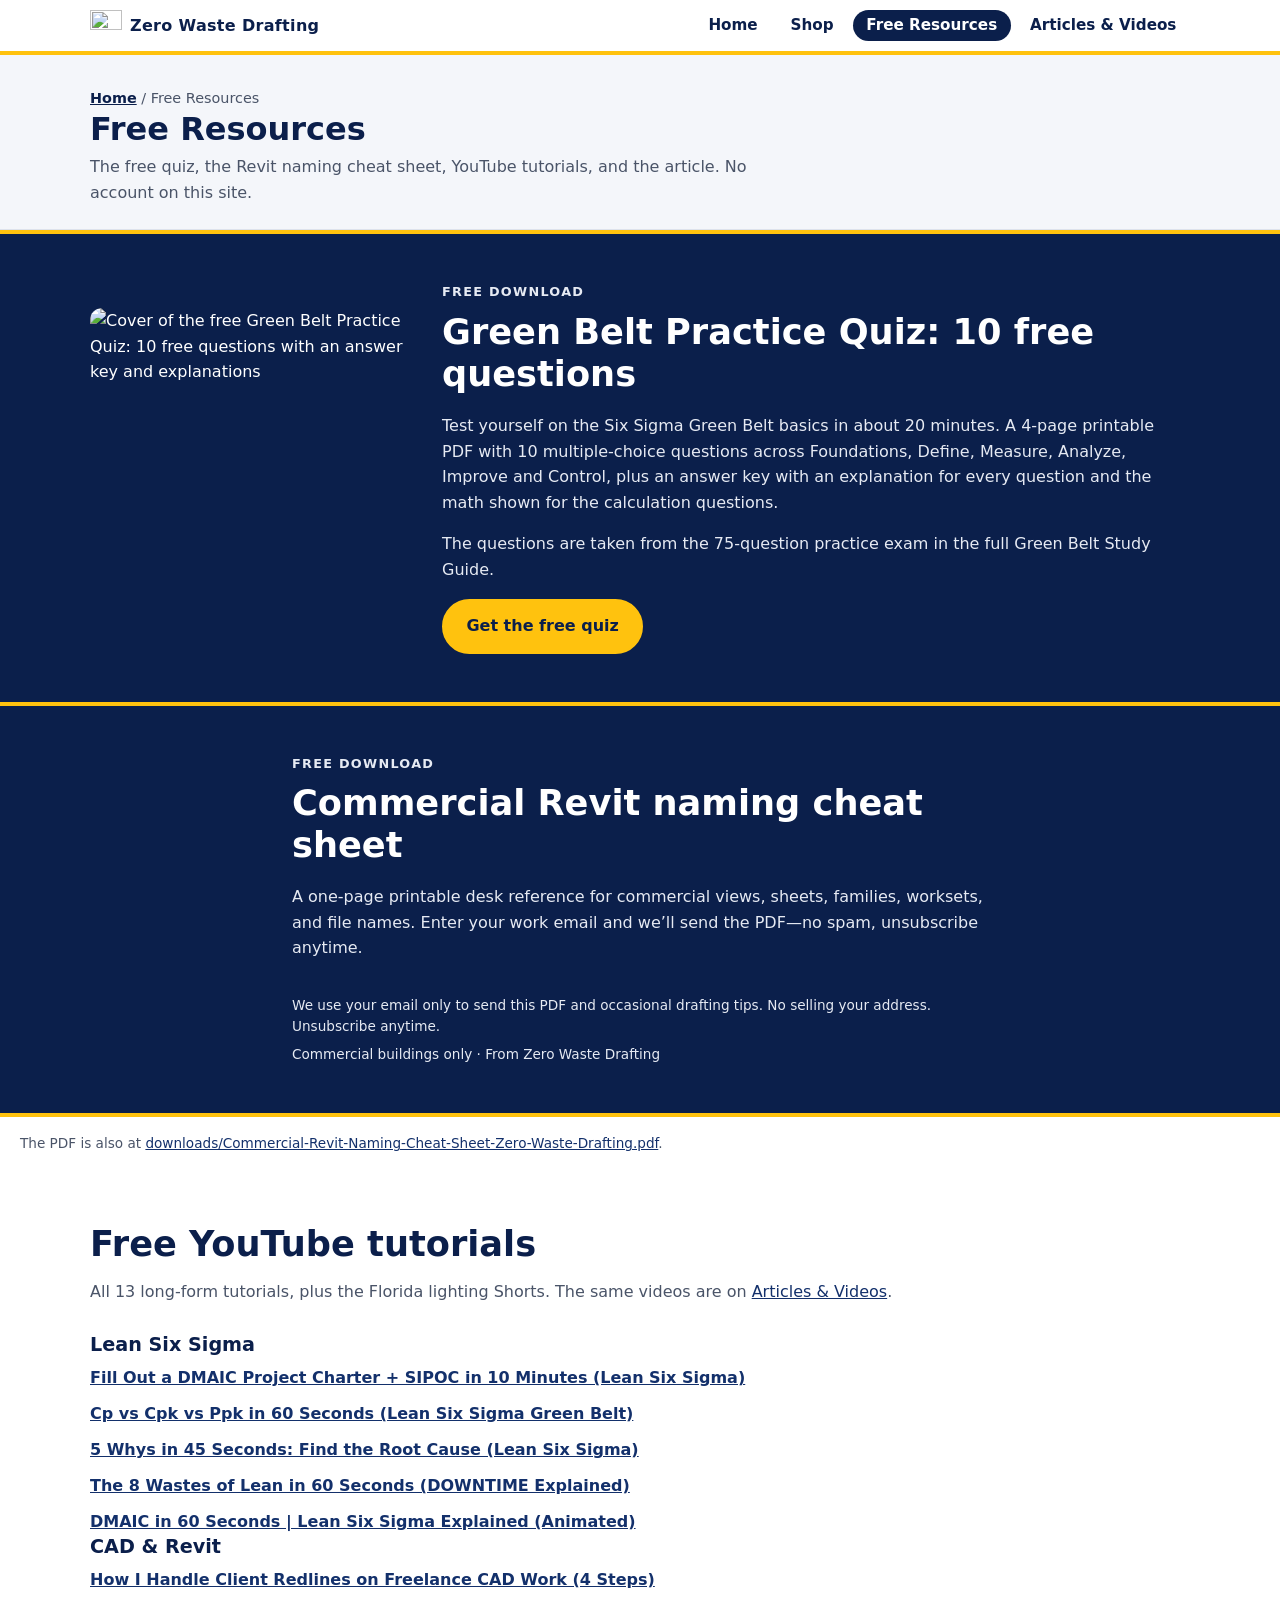
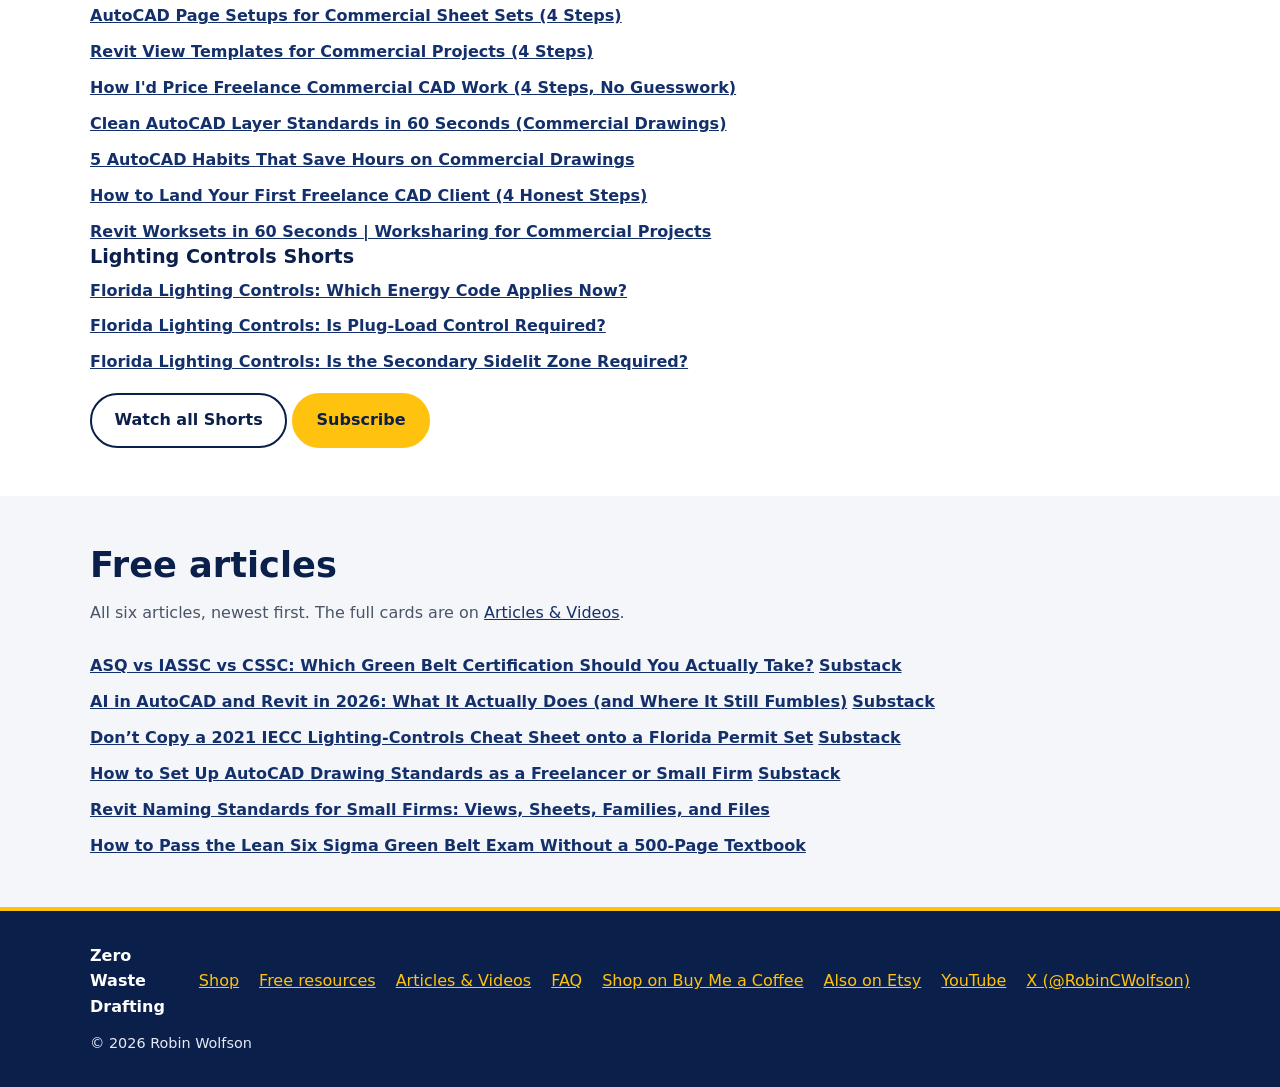
==== commit cc4058ef: "Revert "Cleaner layout: Robin Wolfson hero and topic groups (#33)" This reverts commit 817e0bde100d6" ====
--- a/free.html
+++ b/free.html
@@ -38,10 +38,7 @@
       </a>
       <nav aria-label="Main">
         <ul class="nav-list">
-          <li><a href="index.html">Home</a></li>
-          <li><a href="shop.html">Shop</a></li>
-          <li><a href="free.html" aria-current="page">Free</a></li>
-          <li><a href="learn.html">Learn</a></li>
+          <li><a href="index.html">Home</a></li><li><a href="shop.html">Shop</a></li><li><a href="free.html" aria-current="page">Free Resources</a></li><li><a href="learn.html">Articles & Videos</a></li>
         </ul>
       </nav>
     </div>
@@ -161,7 +158,7 @@
     <a href="index.html"><svg viewBox="0 0 24 24" aria-hidden="true"><path fill="currentColor" d="M12 4.2 3.5 11h2.2V20h4.6v-5.2h3.4V20h4.6v-9h2.2L12 4.2z"/></svg><span>Home</span></a>
     <a href="shop.html"><svg viewBox="0 0 24 24" aria-hidden="true"><path fill="currentColor" d="M7 7V6a5 5 0 0 1 10 0v1h3.2v13.5H3.8V7H7zm2 0h6V6a3 3 0 0 0-6 0v1z"/></svg><span>Shop</span></a>
     <a href="free.html" aria-current="page"><svg viewBox="0 0 24 24" aria-hidden="true"><path fill="currentColor" d="M4 8.5 12 4l8 4.5v2L12 15 4 10.5v-2zm0 4.2 8 4.5 8-4.5V18L12 22.5 4 18v-5.3z"/></svg><span>Free</span></a>
-    <a href="learn.html"><svg viewBox="0 0 24 24" aria-hidden="true"><path fill="currentColor" d="M6 3.5h9.2L19.5 8v12.5H6V3.5zm8.2 1.5V8h3.1l-3.1-3zm-6 6.2h8.6v1.6H8.2v-1.6zm0 3.2h8.6V16H8.2v-1.6z"/></svg><span>Learn</span></a>
+    <a href="learn.html"><svg viewBox="0 0 24 24" aria-hidden="true"><path fill="currentColor" d="M6 3.5h9.2L19.5 8v12.5H6V3.5zm8.2 1.5V8h3.1l-3.1-3zm-6 6.2h8.6v1.6H8.2v-1.6zm0 3.2h8.6V16H8.2v-1.6z"/></svg><span>Articles</span></a>
   </nav>
   <script src="anchors.js" defer></script>
   <script src="analytics.js" defer data-goatcounter="https://zerowastedrafting.goatcounter.com/count"></script>
--- a/styles.css
+++ b/styles.css
@@ -15,7 +15,7 @@
 [hidden] { display: none !important; }
 html { scroll-behavior: smooth; }
 @media (prefers-reduced-motion: reduce) { html { scroll-behavior: auto; } }
-body { margin: 0; font-family: var(--font); font-size: 1rem; line-height: 1.6; color: var(--ink); background: #f4f6fa; }
+body { margin: 0; font-family: var(--font); font-size: 1rem; line-height: 1.6; color: var(--ink); background: var(--bg); }
 img { max-width: 100%; height: auto; display: block; }
 a { color: var(--navy-2); overflow-wrap: anywhere; }
 a:focus-visible, summary:focus-visible { outline: 3px solid var(--accent-dark); outline-offset: 3px; }
@@ -28,15 +28,14 @@
 .skip-link { position: absolute; left: -999px; top: 0; background: var(--accent); color: var(--navy); padding: .5rem 1rem; z-index: 100; font-weight: 700; }
 .skip-link:focus { left: 1rem; top: 1rem; }
 
-/* Header: four short text links, current page marked with a gold underline. */
-.site-header { background: rgba(255,255,255,.94); border-bottom: 1px solid var(--line); position: sticky; top: 0; z-index: 50; backdrop-filter: blur(12px); }
-.site-header::after { content: ""; display: block; height: 3px; background: var(--accent); }
-.header-inner { display: flex; flex-wrap: wrap; align-items: center; justify-content: space-between; gap: .5rem 1.5rem; padding-top: .7rem; padding-bottom: .7rem; }
-.brand { display: flex; align-items: center; gap: .6rem; color: var(--navy); text-decoration: none; font-weight: 800; letter-spacing: -.01em; }
-.nav-list { list-style: none; margin: 0; padding: 0; display: flex; flex-wrap: wrap; gap: .15rem 1.15rem; }
-.nav-list a { color: var(--navy); text-decoration: none; font-size: .98rem; font-weight: 700; padding: .35rem 0; border-bottom: 2px solid transparent; border-radius: 0; }
-.nav-list a:hover { background: transparent; color: var(--navy-2); border-bottom-color: var(--accent); }
-.nav-list a[aria-current="page"] { background: transparent; color: var(--navy); border-bottom-color: var(--accent); }
+/* Header */
+.site-header { background: #fff; border-bottom: 4px solid var(--accent); position: sticky; top: 0; z-index: 50; }
+.header-inner { display: flex; flex-wrap: wrap; align-items: center; justify-content: space-between; gap: .5rem 1rem; padding-top: .6rem; padding-bottom: .6rem; }
+.brand { display: flex; align-items: center; gap: .5rem; color: var(--navy); text-decoration: none; font-weight: 800; letter-spacing: .02em; }
+.nav-list { list-style: none; margin: 0; padding: 0; display: flex; flex-wrap: wrap; gap: .25rem .35rem; }
+.nav-list a { color: var(--navy); text-decoration: none; font-size: .95rem; font-weight: 700; padding: .4rem .85rem; border-radius: 999px; }
+.nav-list a:hover { background: var(--bg-alt); color: var(--navy); }
+.nav-list a[aria-current="page"] { background: var(--navy); color: #fff; }
 
 /* Buttons */
 .btn { display: inline-block; text-align: center; font-weight: 700; text-decoration: none; border-radius: 999px; padding: .8rem 1.4rem; border: 2px solid transparent; transition: background .15s, color .15s; }
@@ -56,25 +55,13 @@
 }
 
 /* Hero */
-.hero {
-  background-color: var(--navy);
-  background-image:
-    linear-gradient(rgba(255,255,255,.045) 1px, transparent 1px),
-    linear-gradient(90deg, rgba(255,255,255,.045) 1px, transparent 1px);
-  background-size: 32px 32px;
-  color: #fff;
-  padding: 2.75rem 0 2.5rem;
-}
-.hero h1 { color: #fff; font-size: clamp(2.7rem, 8vw, 4.6rem); letter-spacing: -.035em; font-weight: 800; margin-bottom: .45rem; }
-.hero .lead { font-size: 1.05rem; color: #e6eaf3; max-width: 40em; }
-.eyebrow { text-transform: uppercase; letter-spacing: .12em; font-size: .78rem; font-weight: 700; color: var(--accent); margin: 0 0 .55rem; }
-.hero-inner { display: grid; gap: 1.75rem; align-items: center; }
+.hero { background: var(--navy) linear-gradient(160deg, var(--navy) 0%, var(--navy-2) 100%); color: #fff; padding: 2.5rem 0 3rem; }
+.hero h1 { color: #fff; font-size: clamp(1.9rem, 6vw, 3rem); }
+.hero .lead { font-size: 1.1rem; color: #e6eaf3; max-width: 38em; }
+.eyebrow { text-transform: uppercase; letter-spacing: .1em; font-size: .8rem; font-weight: 700; color: var(--accent); margin: 0 0 .5rem; }
+.hero-inner { display: grid; gap: 2rem; align-items: center; }
 .hero-copy { max-width: 40rem; }
-.hero-roles { list-style: none; display: flex; flex-wrap: wrap; gap: .5rem; margin: 0 0 1rem; padding: 0; }
-.hero-roles li { margin: 0; padding: .4rem .8rem; border: 1px solid rgba(255,194,14,.85); border-radius: 999px; color: #fff; font-size: .92rem; font-weight: 700; line-height: 1.3; }
-.hero-channel { margin: .85rem 0 0; }
-.hero-channel a { color: var(--accent); font-weight: 800; }
-.hero-actions { display: flex; flex-wrap: wrap; gap: .75rem; margin-top: 1.35rem; }
+.hero-actions { display: flex; flex-wrap: wrap; gap: .75rem; margin-top: 1.5rem; }
 
 /* Sections */
 .section { padding: 3rem 0; }
@@ -86,28 +73,24 @@
 .section-nav ul {
   list-style: none;
   margin: 0;
-  padding: 0 0 .2rem;
-  display: flex;
+  padding: 0;
+  display: grid;
+  grid-template-columns: 1fr 1fr;
   gap: .5rem;
-  overflow-x: auto;
-  scroll-snap-type: x proximity;
 }
 .section-nav a {
   display: block;
-  flex: 0 0 auto;
-  scroll-snap-align: start;
   text-align: center;
   text-decoration: none;
-  white-space: nowrap;
-  text-wrap: nowrap;
+  text-wrap: balance;
   font-weight: 700;
-  font-size: .92rem;
+  font-size: .95rem;
   line-height: 1.3;
   color: var(--navy);
-  background: #fff;
+  background: var(--bg-alt);
   border: 1px solid var(--line);
   border-radius: 999px;
-  padding: .55rem .9rem;
+  padding: .65rem .9rem;
 }
 .section-nav a:hover {
   background: var(--navy);
@@ -135,7 +118,7 @@
 
 /* Cards */
 .grid, .bundle-grid, .preview-grid { display: grid; gap: 1.5rem; grid-template-columns: 1fr; }
-.card { position: relative; display: flex; flex-direction: column; background: #fff; border: 1px solid var(--line); border-radius: 16px; overflow: hidden; box-shadow: 0 8px 28px rgba(11,31,75,.06); }
+.card { position: relative; display: flex; flex-direction: column; background: #fff; border: 1px solid var(--line); border-radius: var(--radius); overflow: hidden; box-shadow: 0 2px 10px rgba(11,31,75,.06); }
 .card-image {
   display: block;
   width: 100%;
@@ -568,17 +551,17 @@
 }
 
 /* Option C: multi-page nav, shop tools, home bands */
-.page-head { background: transparent; padding: 2.4rem 0 .25rem; border-bottom: 0; }
-.page-head h1 { margin-bottom: .4rem; font-size: clamp(2rem, 4vw, 3rem); letter-spacing: -.03em; }
+.page-head { background: var(--bg-alt); padding: 2rem 0 1.5rem; border-bottom: 1px solid var(--line); }
+.page-head h1 { margin-bottom: .35rem; }
 .page-head p { margin: 0; color: var(--muted); max-width: 42rem; }
 .crumbs { color: var(--muted); font-size: .9rem; margin: 0 0 .45rem; }
 .crumbs a { color: var(--navy); font-weight: 700; }
 
 .hero-inner { align-items: center; }
-.hero-collage { display: grid; grid-template-columns: repeat(4, 1fr); gap: .5rem; }
-.hero-collage img { width: 100%; height: 100%; object-fit: cover; border-radius: 12px; border: 0; box-shadow: 0 10px 24px rgba(0,0,0,.28); aspect-ratio: 1 / 1; }
-
-.start-free { background: #fff; color: var(--ink); padding: 2.25rem 0; border-bottom: 1px solid var(--line); }
+.hero-collage { display: none; }
+.hero-collage img { width: 100%; height: 100%; object-fit: cover; border-radius: 10px; border: 3px solid var(--accent); aspect-ratio: 1 / 1; }
+
+.start-free { background: var(--accent); color: var(--navy); padding: 1.35rem 0 1.5rem; }
 .start-free h2, .start-free .eyebrow { color: var(--navy); }
 .start-free p { margin: 0; max-width: 40rem; }
 .start-free-grid { list-style: none; margin: 1rem 0 0; padding: 0; display: grid; gap: .75rem; }
@@ -646,17 +629,16 @@
 
 .tabbar {
   display: none; position: fixed; left: 0; right: 0; bottom: 0; z-index: 60;
-  background: rgba(255,255,255,.96); border-top: 1px solid var(--line);
+  background: #fff; border-top: 1px solid var(--line);
   justify-content: space-around; gap: .25rem;
-  padding: .3rem .4rem calc(.4rem + env(safe-area-inset-bottom));
-  backdrop-filter: blur(12px);
+  padding: .35rem .5rem calc(.45rem + env(safe-area-inset-bottom));
 }
 .tabbar a {
-  flex: 1 1 0; display: flex; flex-direction: column; align-items: center; justify-content: center; gap: .1rem;
-  min-height: 48px; min-width: 64px; text-decoration: none; color: var(--muted); font-size: .72rem; font-weight: 800;
-  letter-spacing: .04em; text-transform: uppercase; border-radius: 10px;
-}
-.tabbar a[aria-current="page"] { color: var(--navy); background: transparent; box-shadow: inset 0 -3px 0 var(--accent); }
+  flex: 1 1 0; display: flex; flex-direction: column; align-items: center; justify-content: center; gap: .15rem;
+  min-height: 48px; min-width: 64px; text-decoration: none; color: var(--muted); font-size: .75rem; font-weight: 800;
+  border-radius: 10px;
+}
+.tabbar a[aria-current="page"] { color: var(--navy); background: var(--bg-alt); }
 .tabbar svg { width: 22px; height: 22px; display: block; }
 .tabbar a:focus-visible { outline: 3px solid var(--accent-dark); outline-offset: 2px; }
 
@@ -672,45 +654,8 @@
   .latest-grid { grid-template-columns: 1fr 1fr; }
 }
 @media (min-width: 960px) {
-  .hero { padding: 4.5rem 0; }
   .hero-inner { grid-template-columns: 1.15fr .85fr; }
-  .hero-collage { grid-template-columns: 1fr 1fr; gap: .85rem; }
+  .hero-collage { display: grid; grid-template-columns: 1fr 1fr; gap: .75rem; }
   .start-free-grid { grid-template-columns: repeat(4, 1fr); }
   .topic-grid { grid-template-columns: repeat(3, 1fr); }
 }
-
-/* Topic groups: four commercial catalogs, cards in a responsive grid. */
-.section-alt { background: #fff; }
-.start-free-grid a { border: 1px solid var(--line); box-shadow: 0 8px 22px rgba(11, 31, 75, .05); }
-.topic-block {
-  display: grid;
-  gap: 1.1rem 2rem;
-  padding: 1.85rem 0;
-  border-top: 1px solid var(--line);
-}
-.topic-block-copy h3 { font-size: clamp(1.5rem, 2.4vw, 1.9rem); letter-spacing: -.02em; margin-bottom: .35rem; }
-.topic-block-copy p { margin: 0 0 .55rem; color: var(--muted); }
-.topic-kicker { margin: 0 0 .15rem; color: var(--navy-2); font-size: .78rem; font-weight: 800; letter-spacing: .12em; }
-.topic-links { display: flex; flex-wrap: wrap; gap: .45rem 1rem; margin-top: .35rem; font-weight: 800; }
-.topic-links a { color: var(--navy); }
-.catalog-more { margin: .35rem 0 0; font-weight: 800; }
-.catalog-grid > .card,
-.catalog-grid > .card-with-note { grid-column: auto; }
-.print-thumb { display: block; background: #081d48; line-height: 0; }
-.print-thumb img { width: 100%; aspect-ratio: 3 / 4; object-fit: contain; }
-h2.topic-heading,
-.family-intro {
-  background: var(--navy);
-  color: #fff;
-  border-radius: 16px;
-  border-top: 4px solid var(--accent);
-}
-h2.topic-heading { padding: 1.15rem 1.3rem; border-left: 0; }
-.product-group > h2.topic-heading { margin-bottom: 1.25rem; padding: 1.15rem 1.3rem; border-left: 0; }
-.family-intro { margin: 2.5rem 0 1.15rem; padding: 1.2rem 1.35rem 1.3rem; }
-.family-intro h2 { color: #fff; margin: 0; padding: 0; border: 0; }
-.family-intro p:not(.eyebrow) { color: #e6eaf3; margin: .45rem 0 0; max-width: 48rem; }
-@media (min-width: 900px) {
-  .topic-block { grid-template-columns: minmax(15rem, 19rem) minmax(0, 1fr); align-items: start; }
-  .catalog-grid { grid-template-columns: repeat(auto-fill, minmax(240px, 1fr)); }
-}
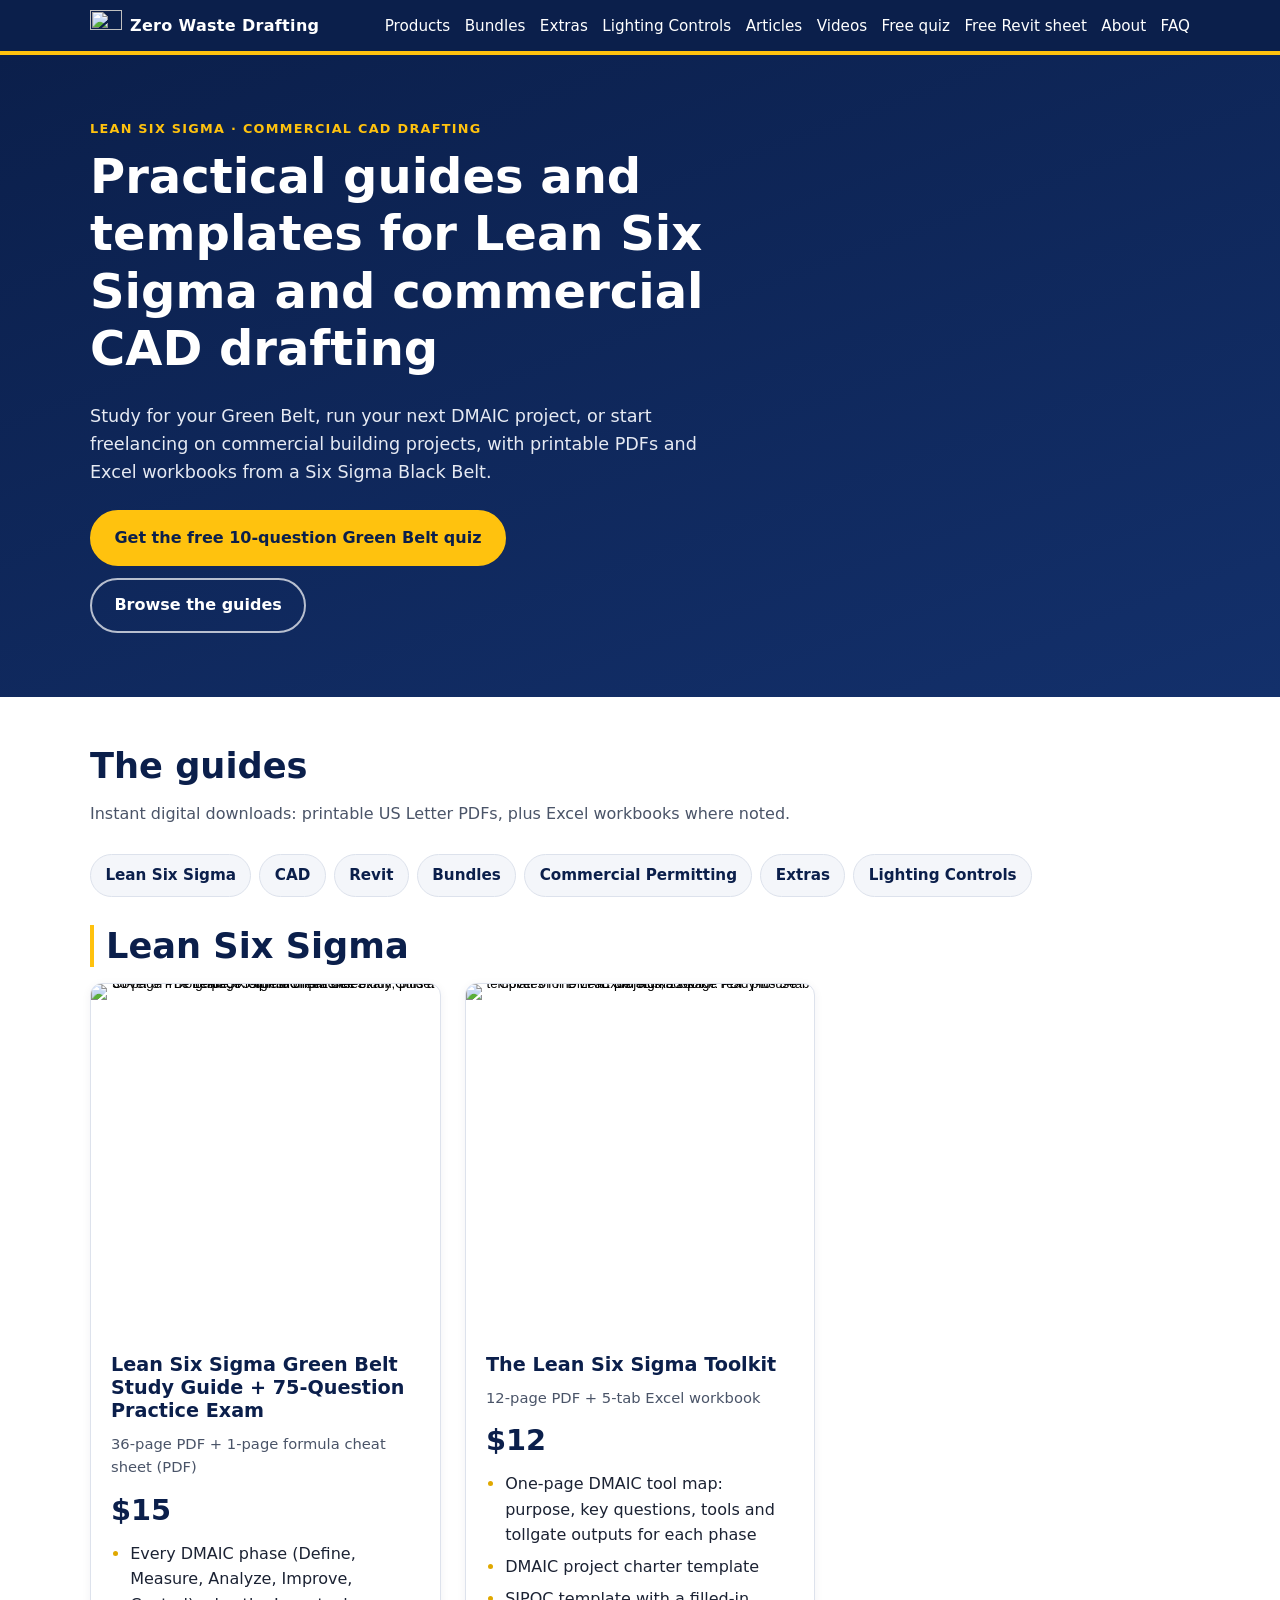
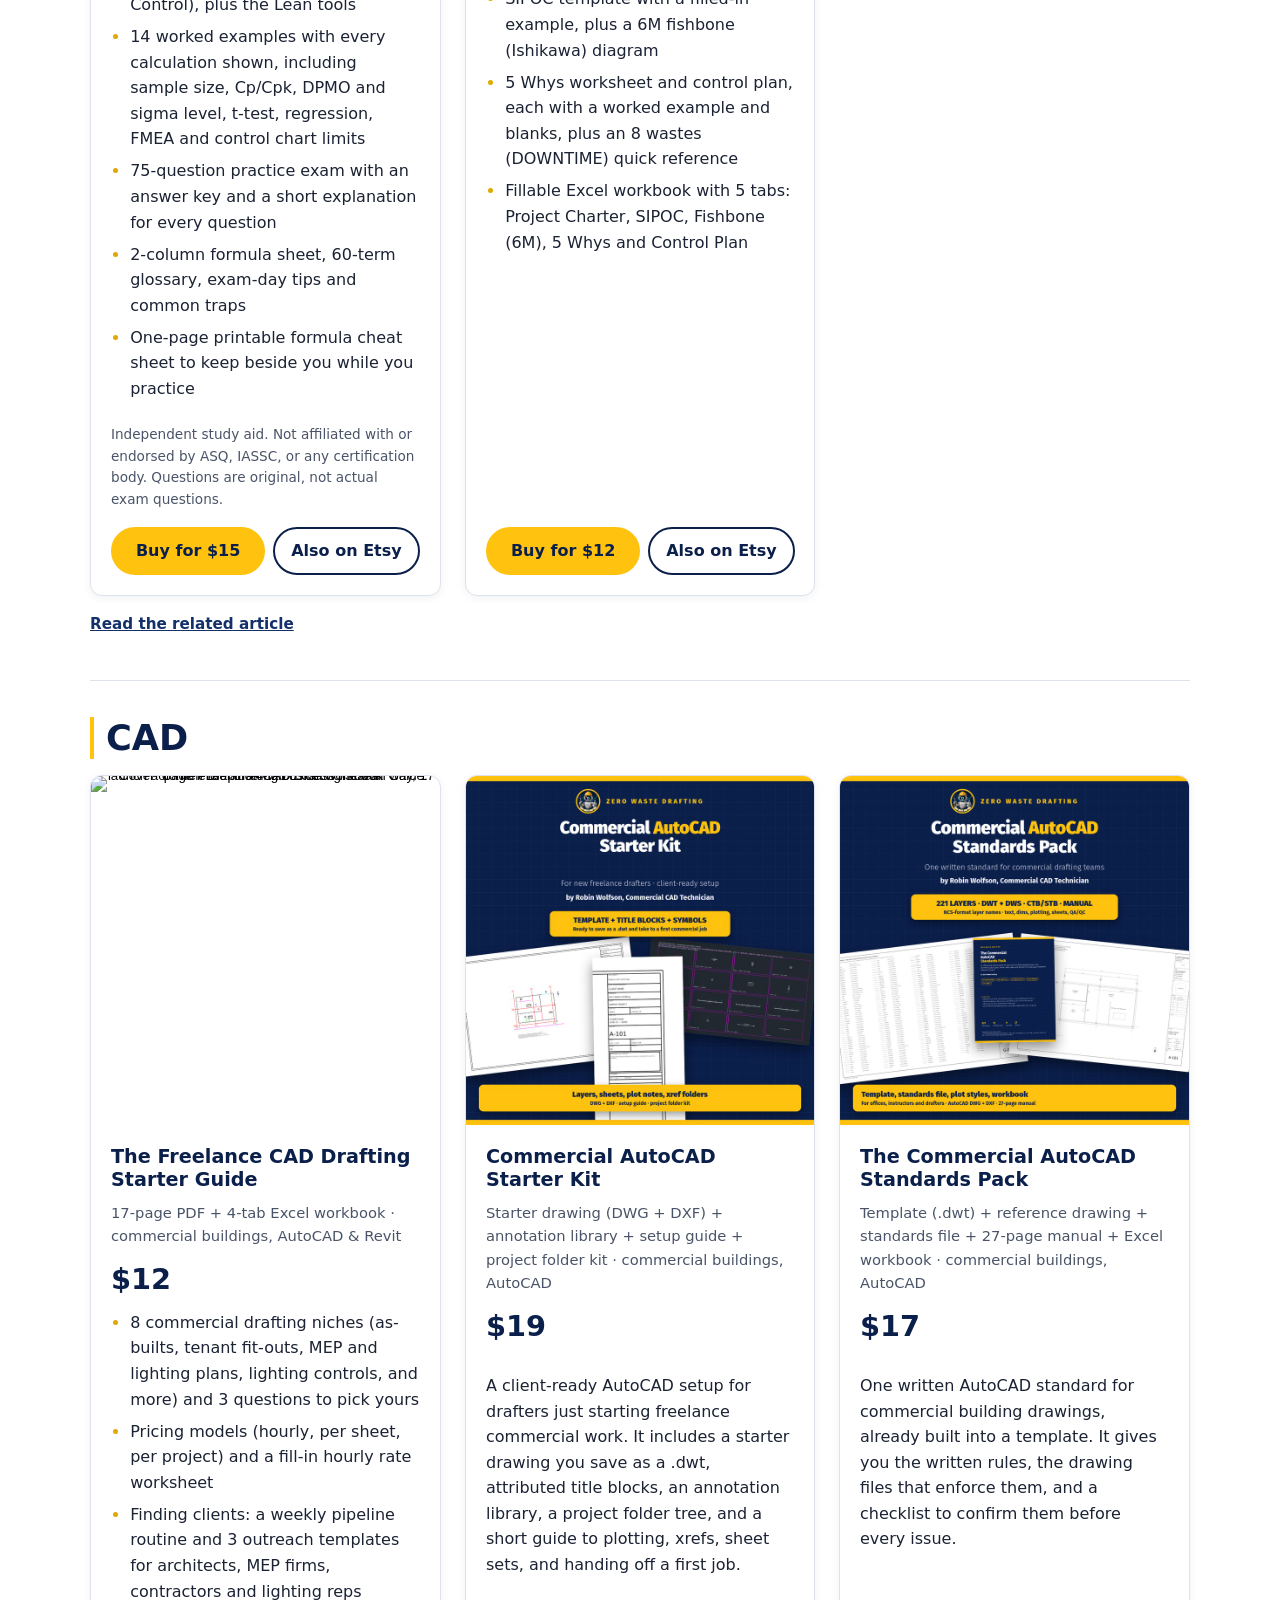
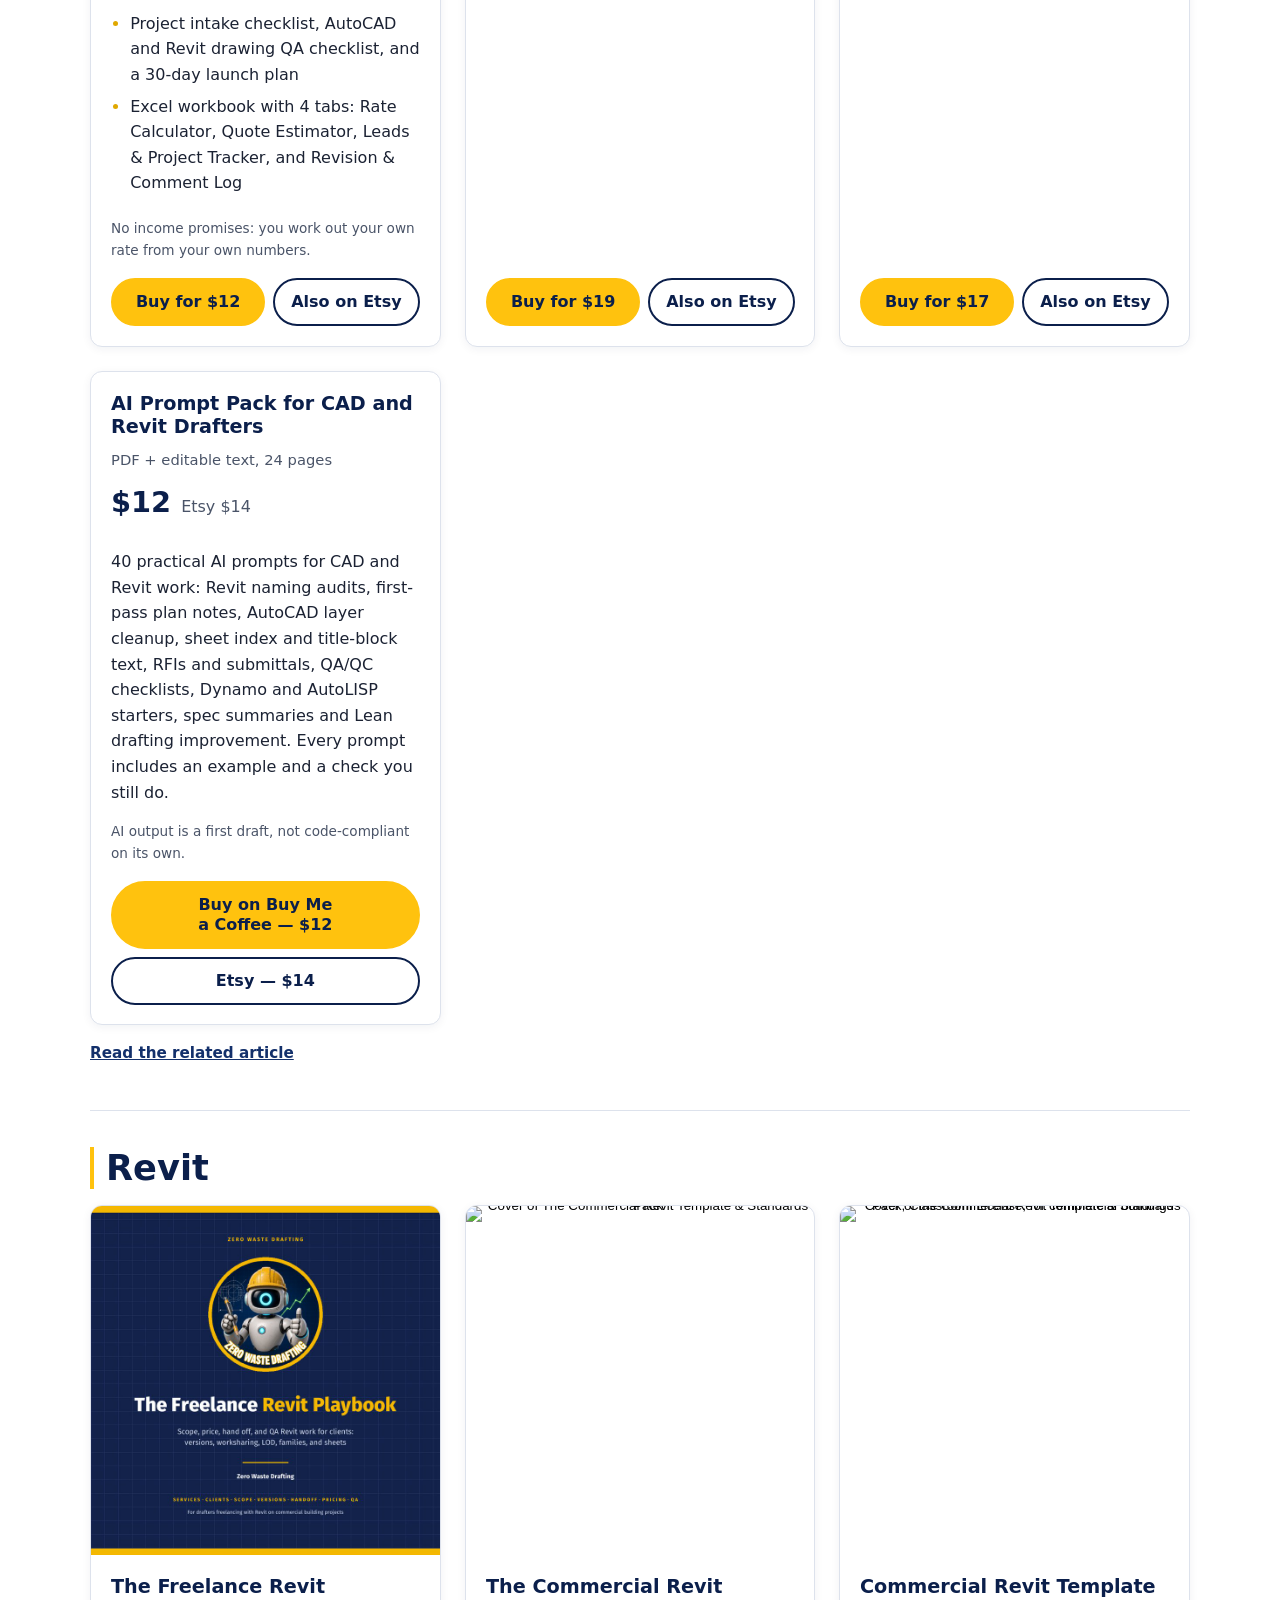
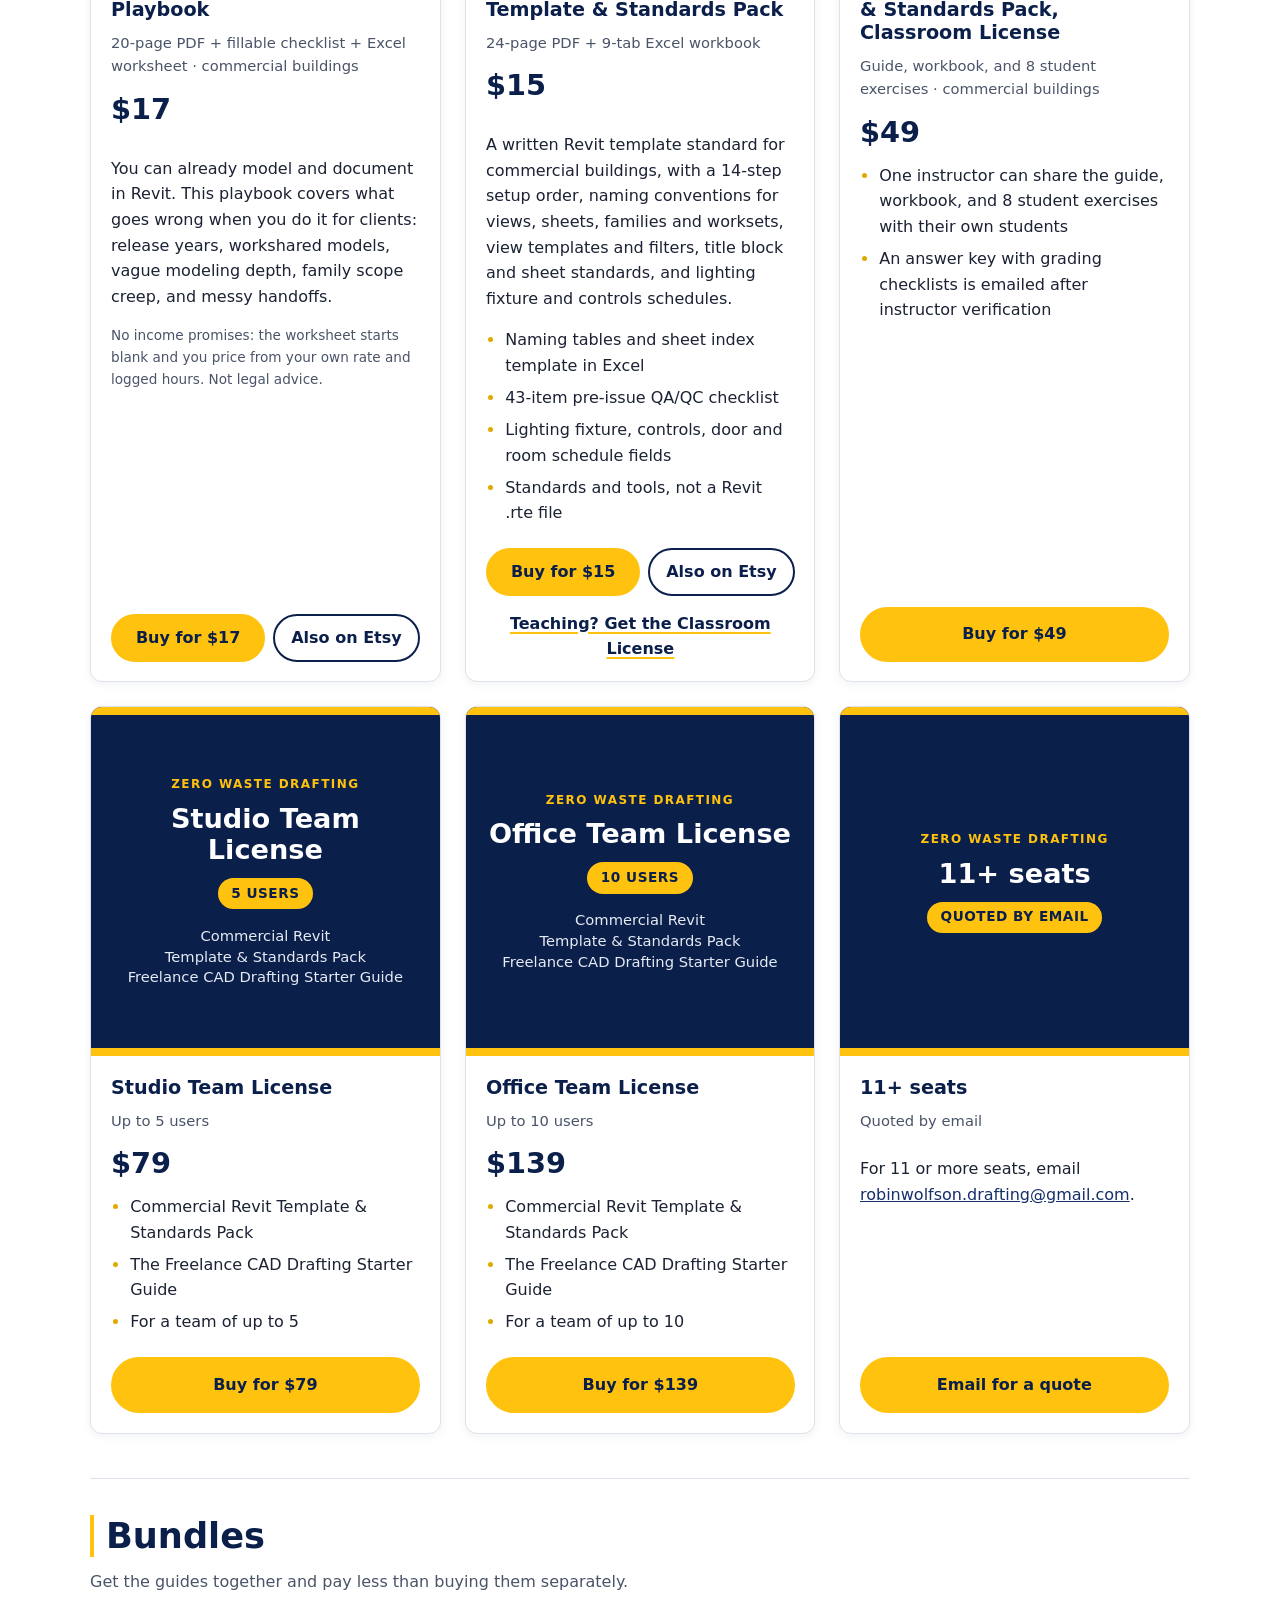
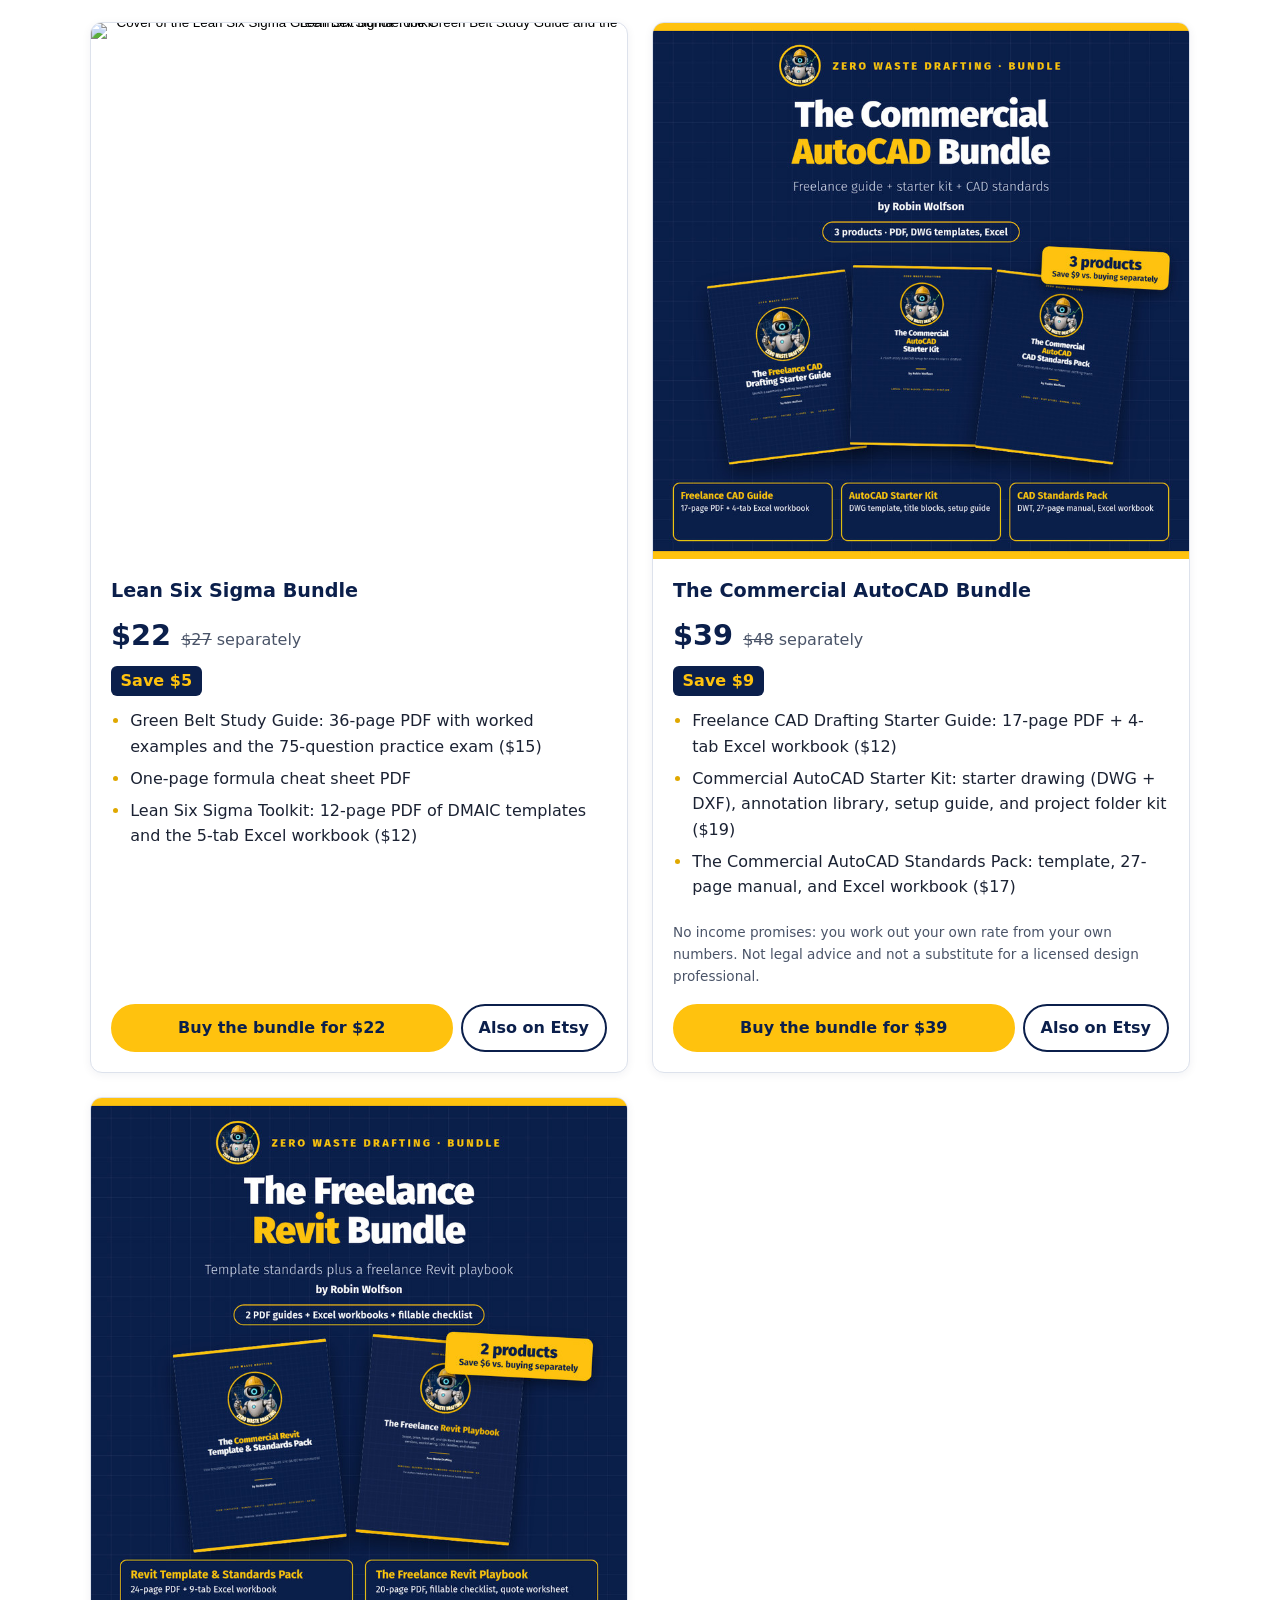
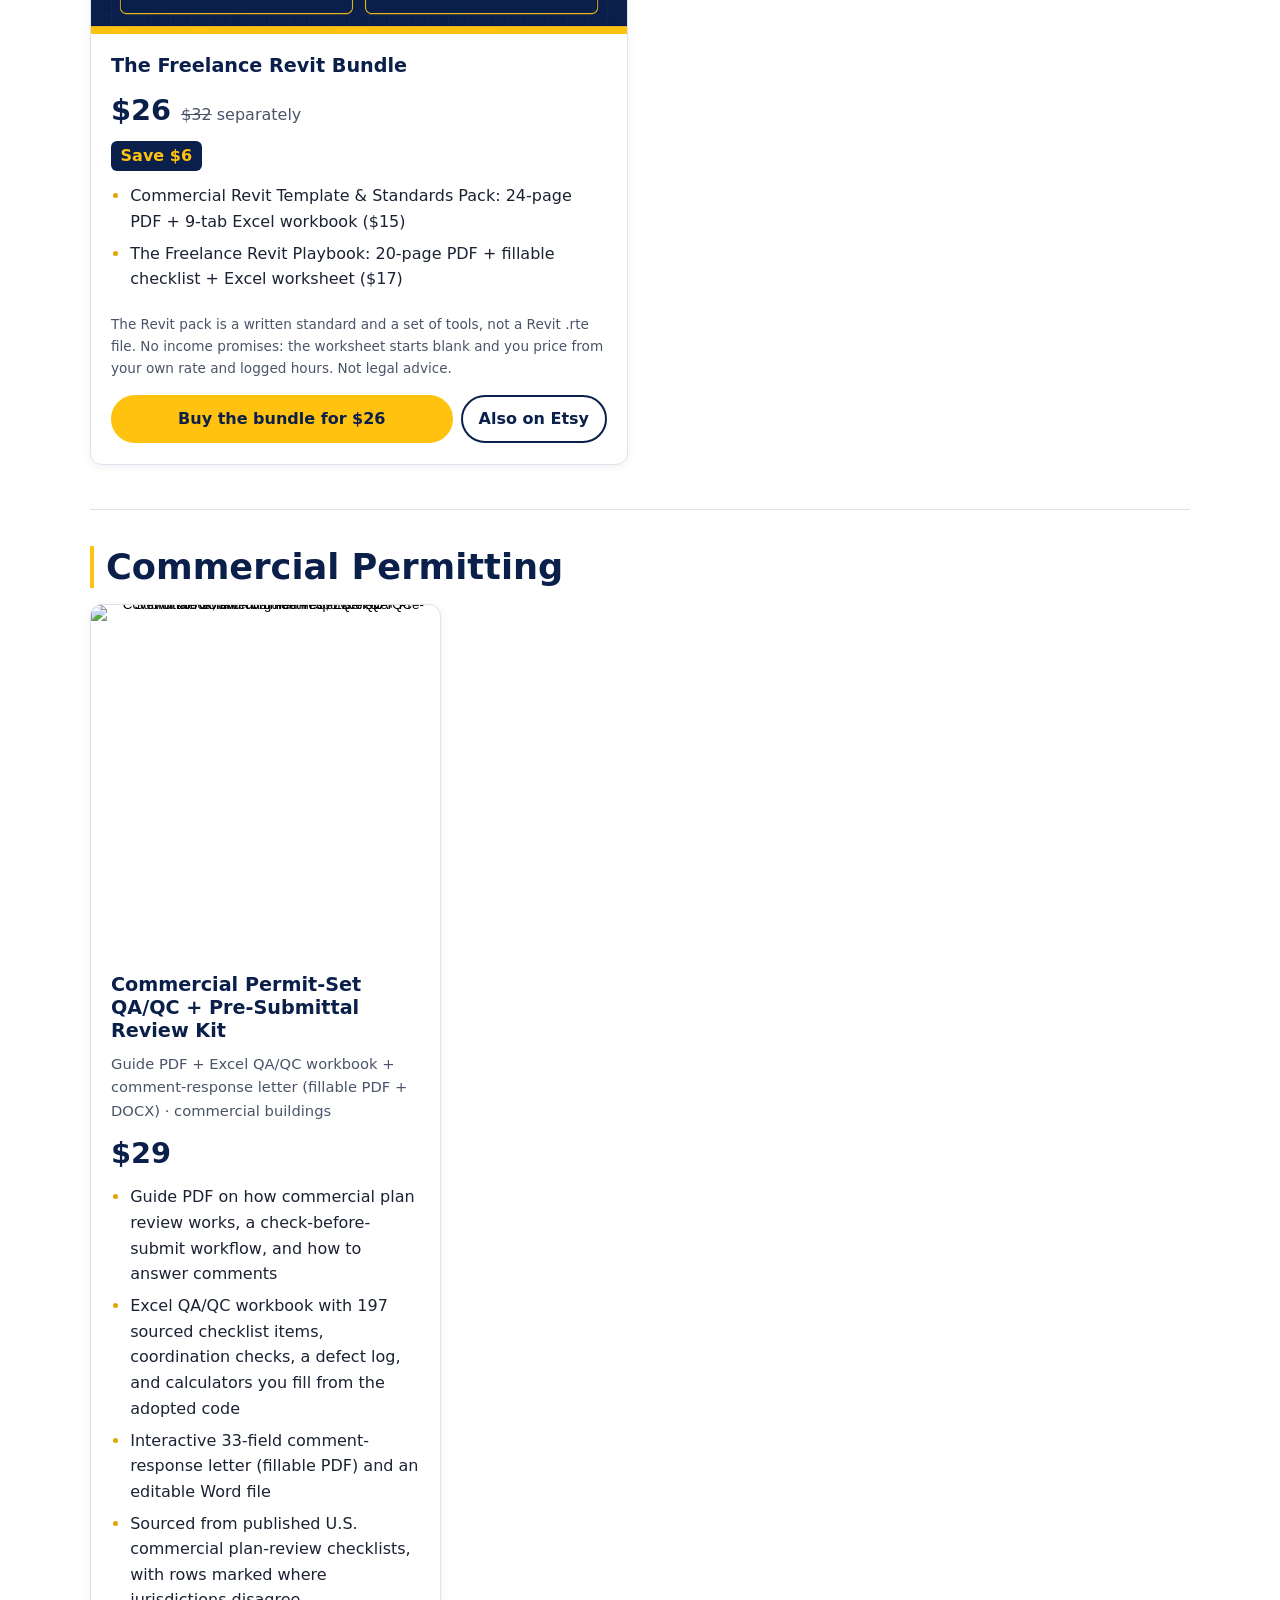
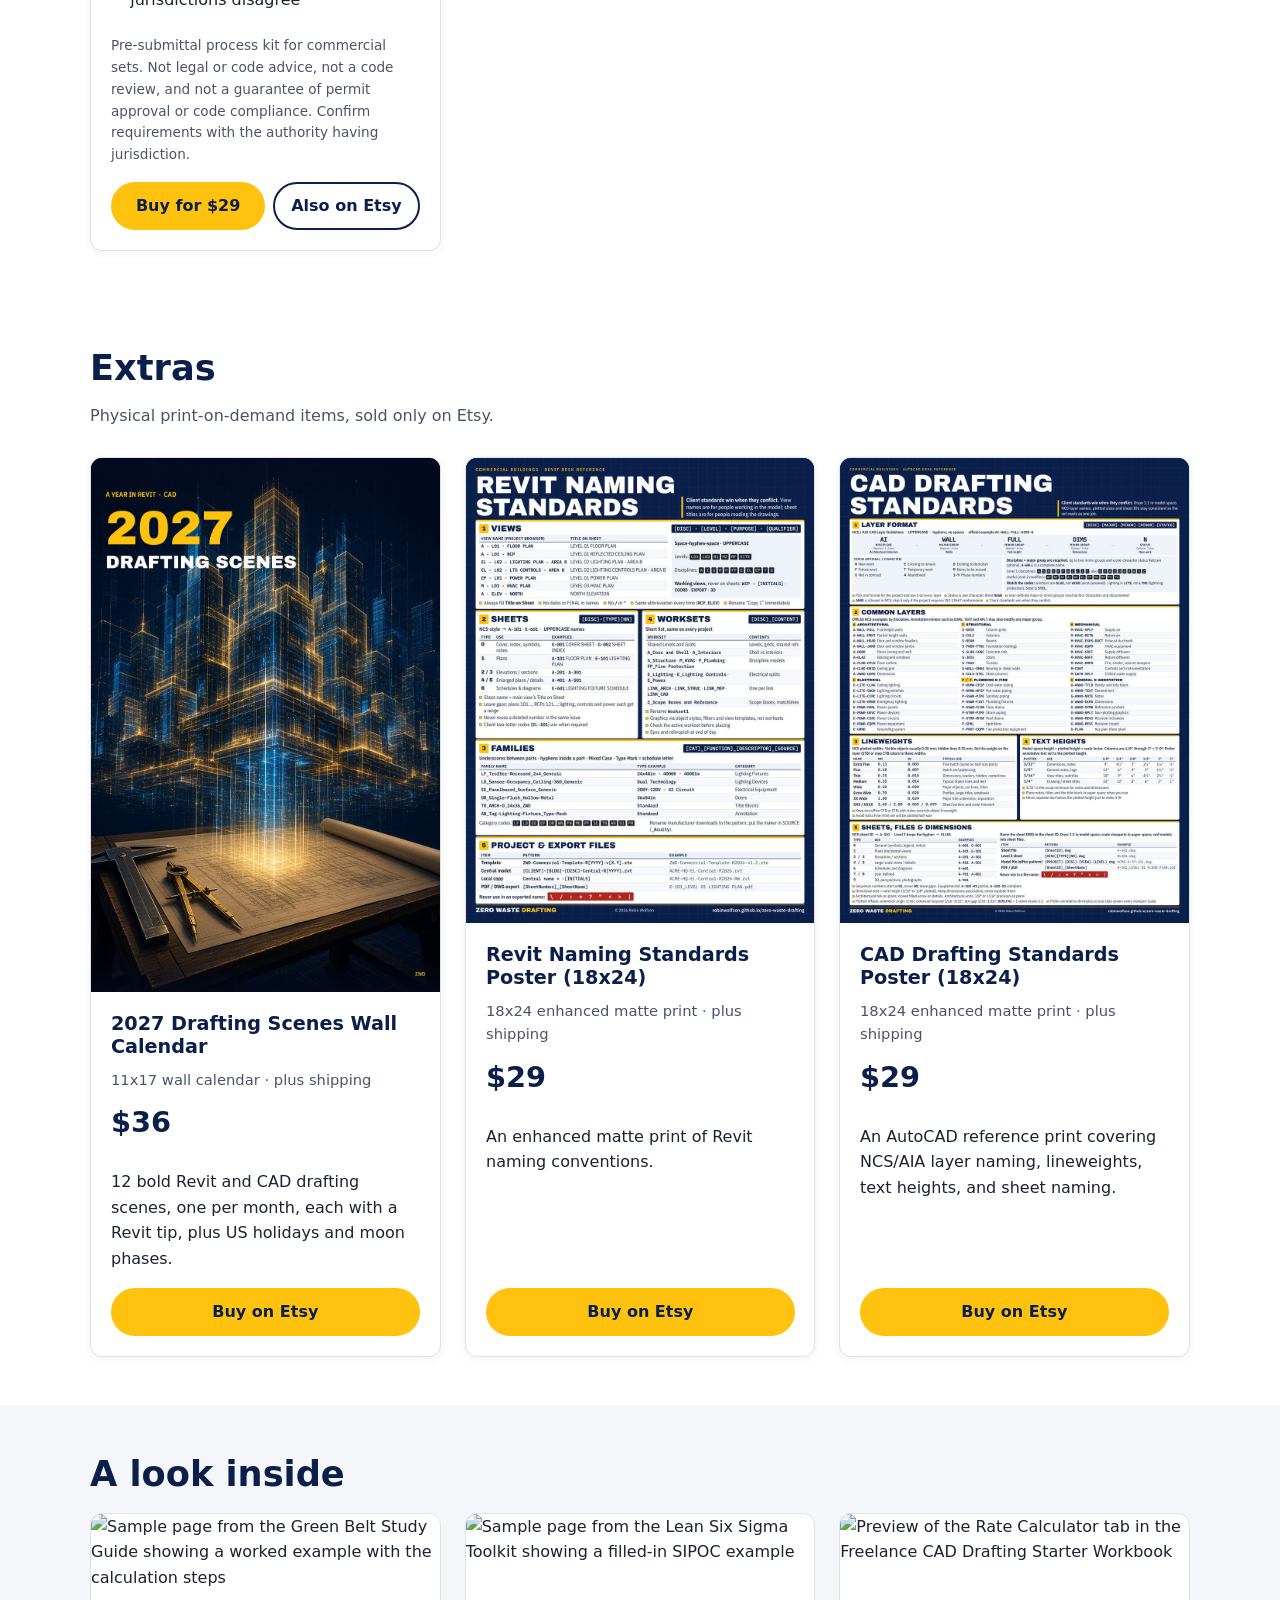
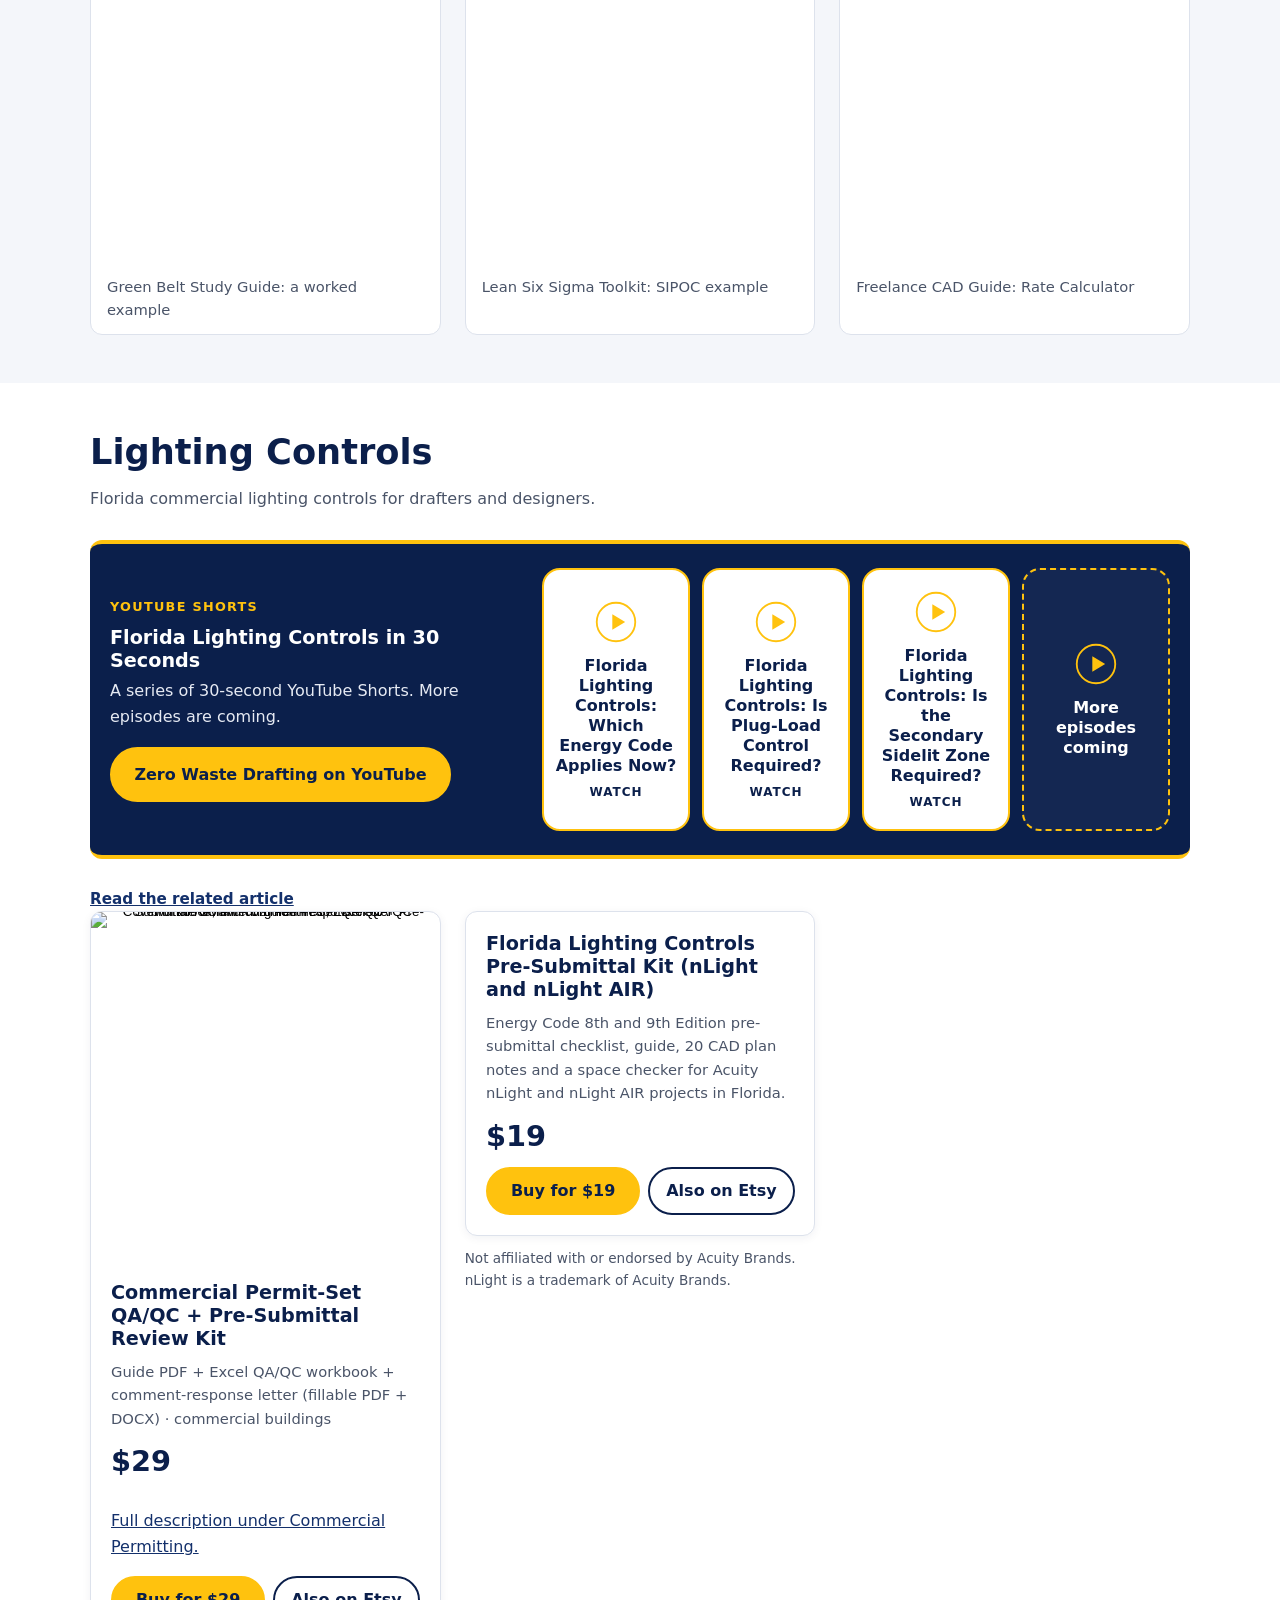
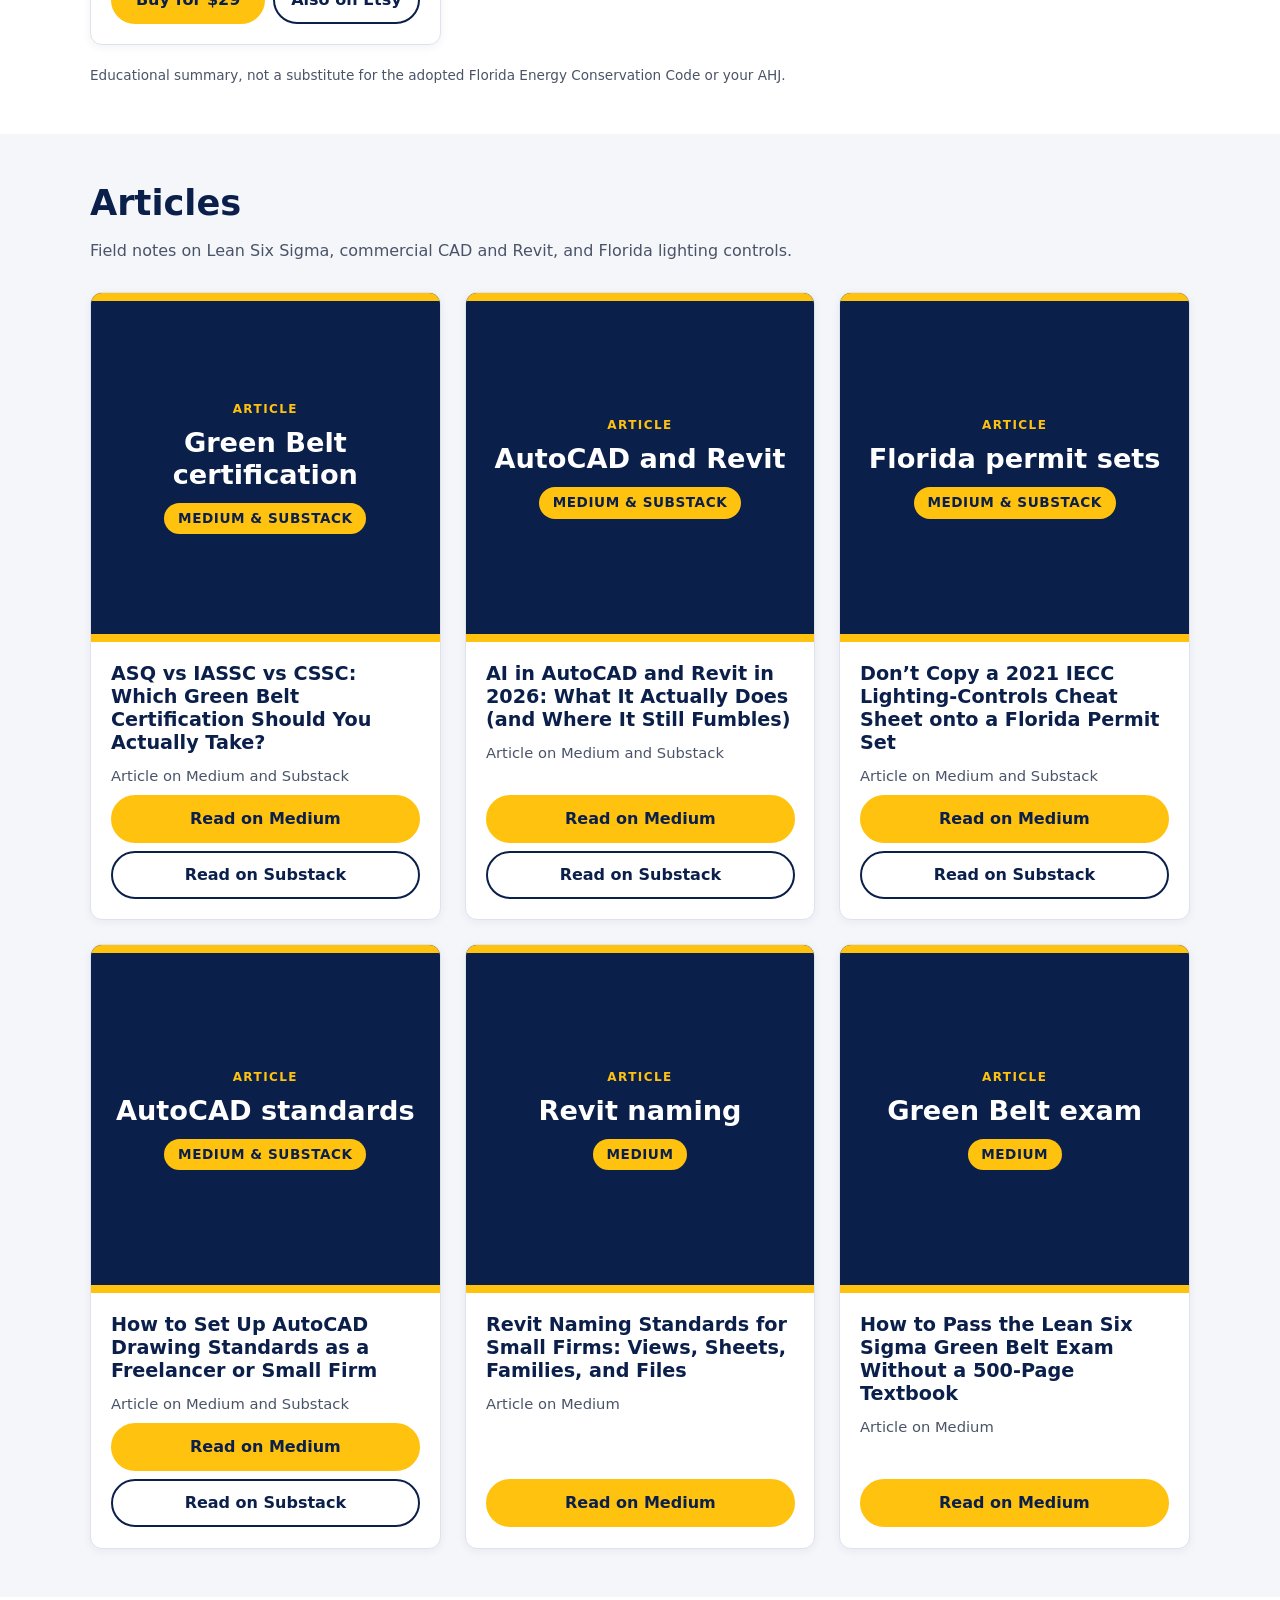
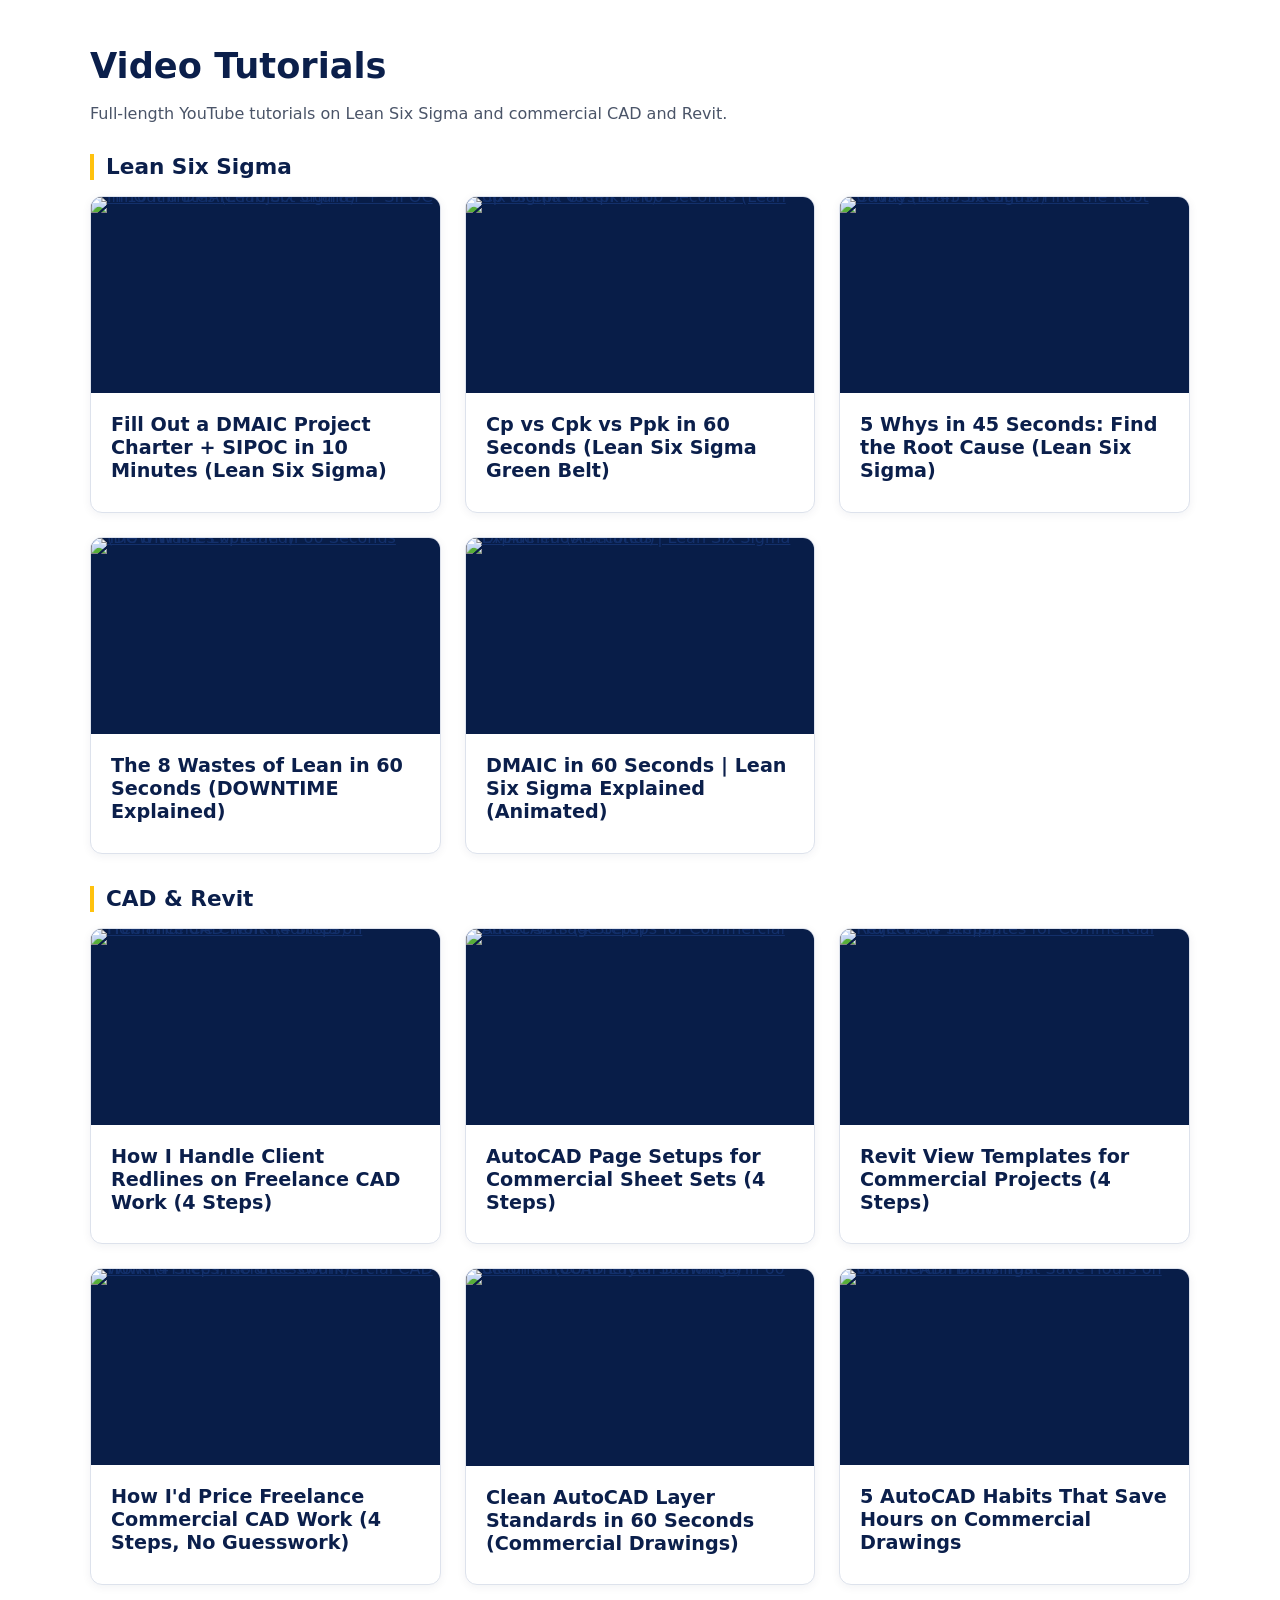
==== commit 83a50ba0: "Restore the single-page layout from before the shop split. Bring back the header and Video Tutorials" ====
--- a/free.html
+++ b/free.html
@@ -4,167 +4,21 @@
   <meta charset="utf-8">
   <meta name="viewport" content="width=device-width, initial-scale=1">
   <title>Free Resources | Zero Waste Drafting</title>
-  <meta name="description" content="Free Green Belt practice quiz, the commercial Revit naming cheat sheet, YouTube tutorials, and articles from Zero Waste Drafting.">
-  <meta name="author" content="Robin Wolfson">
-  <meta name="theme-color" content="#0b1f4b">
-
-  <meta property="og:type" content="website">
-  <meta property="og:site_name" content="Zero Waste Drafting">
-  <meta property="og:title" content="Free Resources | Zero Waste Drafting">
-  <meta property="og:description" content="Free Green Belt practice quiz, the commercial Revit naming cheat sheet, YouTube tutorials, and articles from Zero Waste Drafting.">
-  <meta property="og:image" content="https://robinwolfson.github.io/zero-waste-drafting/images/og-image.jpg">
-  <meta property="og:image:width" content="1200">
-  <meta property="og:image:height" content="675">
-  <meta property="og:image:alt" content="Cover of The Lean Six Sigma Green Belt Study Guide by Robin Wolfson">
-  <meta name="twitter:card" content="summary_large_image">
-  <meta name="twitter:site" content="@RobinCWolfson">
-  <meta name="twitter:title" content="Free Resources | Zero Waste Drafting">
-  <meta name="twitter:description" content="Free Green Belt practice quiz, the commercial Revit naming cheat sheet, YouTube tutorials, and articles from Zero Waste Drafting.">
-  <meta name="twitter:image" content="https://robinwolfson.github.io/zero-waste-drafting/images/og-image.jpg">
-
-  <link rel="icon" href="images/favicon.svg" type="image/svg+xml">
-  <link rel="icon" href="images/favicon-32.png" type="image/png" sizes="32x32">
-  <link rel="apple-touch-icon" href="images/apple-touch-icon.png">
-  <link rel="stylesheet" href="styles.css">
+  <link rel="canonical" href="index.html#free-quiz">
+  <script>
+    (function () {
+      var alias = {
+        "free-videos": "videos",
+        "free-articles": "articles"
+      };
+      var hash = (location.hash || "").replace(/^#/, "");
+      var id = alias[hash] || hash || "free-quiz";
+      location.replace("index.html#" + id);
+    })();
+  </script>
+  <meta http-equiv="refresh" content="0; url=index.html#free-quiz">
 </head>
 <body>
-  <a class="skip-link" href="#main">Skip to content</a>
-
-  <header class="site-header">
-    <div class="container header-inner">
-      <a class="brand" href="index.html">
-        <img src="images/favicon.svg" alt="" width="32" height="32">
-        <span>Zero Waste Drafting</span>
-      </a>
-      <nav aria-label="Main">
-        <ul class="nav-list">
-          <li><a href="index.html">Home</a></li><li><a href="shop.html">Shop</a></li><li><a href="free.html" aria-current="page">Free Resources</a></li><li><a href="learn.html">Articles & Videos</a></li>
-        </ul>
-      </nav>
-    </div>
-  </header>
-
-  <main id="main">
-    <header class="page-head">
-      <div class="container">
-        <p class="crumbs"><a href="index.html">Home</a> / Free Resources</p>
-        <h1>Free Resources</h1>
-        <p>The free quiz, the Revit naming cheat sheet, YouTube tutorials, and the article. No account on this site.</p>
-      </div>
-    </header>
-
-<section class="section callout" id="free-quiz" aria-labelledby="quiz-title">
-      <div class="container callout-inner">
-        <img src="images/green-belt-practice-quiz-cover.jpg" width="800" height="800" loading="lazy" alt="Cover of the free Green Belt Practice Quiz: 10 free questions with an answer key and explanations">
-        <div>
-          <p class="eyebrow">Free download</p>
-          <h2 id="quiz-title">Green Belt Practice Quiz: 10 free questions</h2>
-          <p>Test yourself on the Six Sigma Green Belt basics in about 20 minutes. A 4-page printable PDF with 10 multiple-choice questions across Foundations, Define, Measure, Analyze, Improve and Control, plus an answer key with an explanation for every question and the math shown for the calculation questions.</p>
-          <p>The questions are taken from the 75-question practice exam in the full Green Belt Study Guide.</p>
-          <a class="btn btn-primary" href="https://buymeacoffee.com/robinwolfson/e/593113" target="_blank" rel="noopener" aria-label="Get the free Green Belt Practice Quiz on Buy Me a Coffee (opens in a new tab)">Get the free quiz</a>
-        </div>
-      </div>
-    </section>
-
-    
-<section class="section callout" id="free-revit-sheet" aria-labelledby="revit-sheet-title">
-      <div class="container callout-inner lead-callout">
-        <div>
-          <p class="eyebrow">Free download</p>
-          <h2 id="revit-sheet-title">Commercial Revit naming cheat sheet</h2>
-          <p>A one-page printable desk reference for commercial views, sheets, families, worksets, and file names. Enter your work email and we’ll send the PDF—no spam, unsubscribe anytime.</p>
-          <div class="lead-form">
-            <div class="ml-embedded" data-form="8TQkZA"></div>
-          </div>
-          <p class="note">We use your email only to send this PDF and occasional drafting tips. No selling your address. Unsubscribe anytime.</p>
-          <p class="lead-micro">Commercial buildings only &middot; From Zero Waste Drafting</p>
-        </div>
-      </div>
-    </section>
-
-    
-    <p class="container note file-note">The PDF is also at <a href="downloads/Commercial-Revit-Naming-Cheat-Sheet-Zero-Waste-Drafting.pdf">downloads/Commercial-Revit-Naming-Cheat-Sheet-Zero-Waste-Drafting.pdf</a>.</p>
-
-    <section class="section" id="free-videos" aria-labelledby="free-videos-title">
-      <div class="container">
-        <h2 id="free-videos-title">Free YouTube tutorials</h2>
-        <p class="section-intro">All 13 long-form tutorials, plus the Florida lighting Shorts. The same videos are on <a href="learn.html#videos">Articles &amp; Videos</a>.</p>
-        <h3>Lean Six Sigma</h3>
-        <ol class="video-links">
-            <li><a href="https://www.youtube.com/watch?v=_gbqWsdQsKs" target="_blank" rel="noopener">Fill Out a DMAIC Project Charter + SIPOC in 10 Minutes (Lean Six Sigma)</a></li>
-            <li><a href="https://www.youtube.com/watch?v=SZTEeWy7mQg" target="_blank" rel="noopener">Cp vs Cpk vs Ppk in 60 Seconds (Lean Six Sigma Green Belt)</a></li>
-            <li><a href="https://www.youtube.com/watch?v=-il07SqjbUs" target="_blank" rel="noopener">5 Whys in 45 Seconds: Find the Root Cause (Lean Six Sigma)</a></li>
-            <li><a href="https://www.youtube.com/watch?v=cKwAS7rdQgo" target="_blank" rel="noopener">The 8 Wastes of Lean in 60 Seconds (DOWNTIME Explained)</a></li>
-            <li><a href="https://www.youtube.com/watch?v=Cwk2REDGxJk" target="_blank" rel="noopener">DMAIC in 60 Seconds | Lean Six Sigma Explained (Animated)</a></li>
-        </ol>
-        <h3>CAD &amp; Revit</h3>
-        <ol class="video-links">
-            <li><a href="https://www.youtube.com/watch?v=prBmRY3U4S0" target="_blank" rel="noopener">How I Handle Client Redlines on Freelance CAD Work (4 Steps)</a></li>
-            <li><a href="https://www.youtube.com/watch?v=yW8NzI9pf68" target="_blank" rel="noopener">AutoCAD Page Setups for Commercial Sheet Sets (4 Steps)</a></li>
-            <li><a href="https://www.youtube.com/watch?v=noAW4EDjARg" target="_blank" rel="noopener">Revit View Templates for Commercial Projects (4 Steps)</a></li>
-            <li><a href="https://www.youtube.com/watch?v=I3tNTx1TU2Y" target="_blank" rel="noopener">How I'd Price Freelance Commercial CAD Work (4 Steps, No Guesswork)</a></li>
-            <li><a href="https://www.youtube.com/watch?v=cD8n8tNSbCY" target="_blank" rel="noopener">Clean AutoCAD Layer Standards in 60 Seconds (Commercial Drawings)</a></li>
-            <li><a href="https://www.youtube.com/watch?v=KCSBgGuxyEg" target="_blank" rel="noopener">5 AutoCAD Habits That Save Hours on Commercial Drawings</a></li>
-            <li><a href="https://www.youtube.com/watch?v=yJJRLVAYKHA" target="_blank" rel="noopener">How to Land Your First Freelance CAD Client (4 Honest Steps)</a></li>
-            <li><a href="https://www.youtube.com/watch?v=QLCF0EfdhRA" target="_blank" rel="noopener">Revit Worksets in 60 Seconds | Worksharing for Commercial Projects</a></li>
-        </ol>
-        <h3>Lighting Controls Shorts</h3>
-        <ol class="video-links">
-            <li><a href="https://youtube.com/shorts/NH9Jx3Jh28A" target="_blank" rel="noopener">Florida Lighting Controls: Which Energy Code Applies Now?</a></li>
-            <li><a href="https://youtube.com/shorts/R9B15oZF_Rk" target="_blank" rel="noopener">Florida Lighting Controls: Is Plug-Load Control Required?</a></li>
-            <li><a href="https://youtube.com/shorts/ZFQOWlmhil4" target="_blank" rel="noopener">Florida Lighting Controls: Is the Secondary Sidelit Zone Required?</a></li>
-        </ol>
-        <p class="shorts-actions">
-          <a class="btn btn-secondary" href="https://www.youtube.com/@ZeroWasteDrafting/shorts" target="_blank" rel="noopener">Watch all Shorts</a>
-          <a class="btn btn-primary" href="https://www.youtube.com/@ZeroWasteDrafting" target="_blank" rel="noopener">Subscribe</a>
-        </p>
-      </div>
-    </section>
-
-    <section class="section section-alt" id="free-articles" aria-labelledby="free-articles-title">
-      <div class="container">
-        <h2 id="free-articles-title">Free articles</h2>
-        <p class="section-intro">All six articles, newest first. The full cards are on <a href="learn.html#articles">Articles &amp; Videos</a>.</p>
-        <ol class="video-links">
-            <li><a href="https://medium.com/@robinwolfson.drafting/asq-vs-iassc-vs-cssc-which-green-belt-certification-should-you-actually-take-8d0041754f11" target="_blank" rel="noopener">ASQ vs IASSC vs CSSC: Which Green Belt Certification Should You Actually Take?</a> <a href="https://robinwolfson.substack.com/p/asq-vs-iassc-vs-cssc-which-green" target="_blank" rel="noopener">Substack</a></li>
-            <li><a href="https://medium.com/@robinwolfson.drafting/ai-in-autocad-and-revit-in-2026-what-it-actually-does-for-drafters-c3c1e17707ad" target="_blank" rel="noopener">AI in AutoCAD and Revit in 2026: What It Actually Does (and Where It Still Fumbles)</a> <a href="https://robinwolfson.substack.com/p/ai-in-autocad-and-revit-in-2026-what" target="_blank" rel="noopener">Substack</a></li>
-            <li><a href="https://medium.com/@robinwolfson.drafting/dont-copy-a-2021-iecc-lighting-controls-cheat-sheet-onto-a-florida-permit-set-bfe1dcf85039" target="_blank" rel="noopener">Don’t Copy a 2021 IECC Lighting-Controls Cheat Sheet onto a Florida Permit Set</a> <a href="https://robinwolfson.substack.com/p/dont-copy-a-2021-iecc-lighting-controls" target="_blank" rel="noopener">Substack</a></li>
-            <li><a href="https://medium.com/@robinwolfson.drafting/how-to-set-up-autocad-drawing-standards-as-a-freelancer-or-small-firm-2e800366d722" target="_blank" rel="noopener">How to Set Up AutoCAD Drawing Standards as a Freelancer or Small Firm</a> <a href="https://robinwolfson.substack.com/p/how-to-set-up-autocad-drawing-standards" target="_blank" rel="noopener">Substack</a></li>
-            <li><a href="https://medium.com/@robinwolfson.drafting/revit-naming-standards-for-small-firms-views-sheets-families-and-files-f4ad03afa216" target="_blank" rel="noopener">Revit Naming Standards for Small Firms: Views, Sheets, Families, and Files</a></li>
-            <li><a href="https://medium.com/@robinwolfson.drafting/how-to-pass-the-lean-six-sigma-green-belt-exam-without-a-500-page-textbook-7b997f7facf3" target="_blank" rel="noopener">How to Pass the Lean Six Sigma Green Belt Exam Without a 500-Page Textbook</a></li>
-        </ol>
-      </div>
-    </section>
-  </main>
-
-  <footer class="site-footer">
-    <div class="container footer-inner">
-      <p class="brand-footer">Zero Waste Drafting</p>
-      <ul class="footer-links">
-        <li><a href="shop.html">Shop</a></li>
-        <li><a href="free.html">Free resources</a></li>
-        <li><a href="learn.html">Articles &amp; Videos</a></li>
-        <li><a href="index.html#faq">FAQ</a></li>
-        <li><a href="https://buymeacoffee.com/robinwolfson" target="_blank" rel="noopener">Shop on Buy Me a Coffee</a></li>
-        <li><a href="https://zerowastedrafting.etsy.com" target="_blank" rel="noopener">Also on Etsy</a></li>
-        <li><a href="https://www.youtube.com/@ZeroWasteDrafting" target="_blank" rel="noopener">YouTube</a></li>
-        <li><a href="https://x.com/RobinCWolfson" target="_blank" rel="noopener">X (@RobinCWolfson)</a></li>
-      </ul>
-      <p class="copyright">&copy; 2026 Robin Wolfson</p>
-    </div>
-  </footer>
-
-  <nav class="tabbar" aria-label="Mobile">
-    <a href="index.html"><svg viewBox="0 0 24 24" aria-hidden="true"><path fill="currentColor" d="M12 4.2 3.5 11h2.2V20h4.6v-5.2h3.4V20h4.6v-9h2.2L12 4.2z"/></svg><span>Home</span></a>
-    <a href="shop.html"><svg viewBox="0 0 24 24" aria-hidden="true"><path fill="currentColor" d="M7 7V6a5 5 0 0 1 10 0v1h3.2v13.5H3.8V7H7zm2 0h6V6a3 3 0 0 0-6 0v1z"/></svg><span>Shop</span></a>
-    <a href="free.html" aria-current="page"><svg viewBox="0 0 24 24" aria-hidden="true"><path fill="currentColor" d="M4 8.5 12 4l8 4.5v2L12 15 4 10.5v-2zm0 4.2 8 4.5 8-4.5V18L12 22.5 4 18v-5.3z"/></svg><span>Free</span></a>
-    <a href="learn.html"><svg viewBox="0 0 24 24" aria-hidden="true"><path fill="currentColor" d="M6 3.5h9.2L19.5 8v12.5H6V3.5zm8.2 1.5V8h3.1l-3.1-3zm-6 6.2h8.6v1.6H8.2v-1.6zm0 3.2h8.6V16H8.2v-1.6z"/></svg><span>Articles</span></a>
-  </nav>
-  <script src="anchors.js" defer></script>
-  <script src="analytics.js" defer data-goatcounter="https://zerowastedrafting.goatcounter.com/count"></script>
-  <script>
-(function(w,d,e,u,f,l,n){w[f]=w[f]||function(){(w[f].q=w[f].q||[]).push(arguments);},l=d.createElement(e),l.async=1,l.src=u,n=d.getElementsByTagName(e)[0],n.parentNode.insertBefore(l,n);})(window,document,'script','https://assets.mailerlite.com/js/universal.js','ml');
-ml('account', '2771828');
-  </script>
+  <p><a href="index.html#free-quiz">Free quiz</a></p>
 </body>
 </html>
